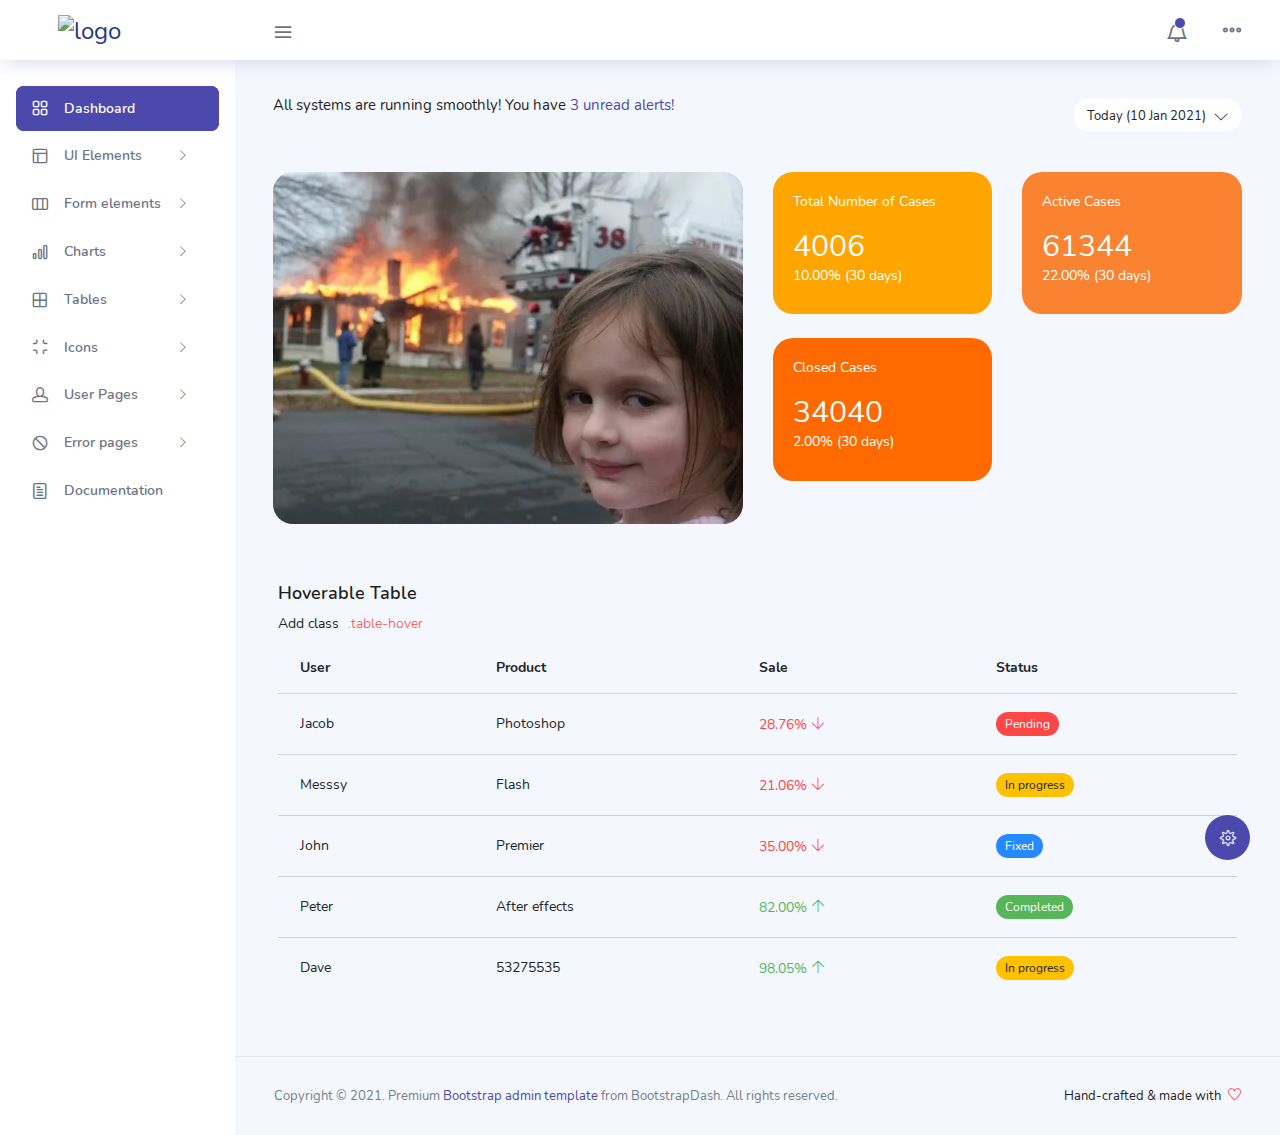
==== template/index.html @ 0988da59 "Tesh7il" ====
<!DOCTYPE html>
<html lang="en">

<head>
  <!-- Required meta tags -->
  <meta charset="utf-8">
  <meta name="viewport" content="width=device-width, initial-scale=1, shrink-to-fit=no">
  <title>Gen D</title>
  <!-- plugins:css -->
  <link rel="stylesheet" href="vendors/feather/feather.css">
  <link rel="stylesheet" href="vendors/ti-icons/css/themify-icons.css">
  <link rel="stylesheet" href="vendors/css/vendor.bundle.base.css">
  <!-- endinject -->
  <!-- Plugin css for this page -->
  <link rel="stylesheet" href="vendors/datatables.net-bs4/dataTables.bootstrap4.css">
  <link rel="stylesheet" href="vendors/ti-icons/css/themify-icons.css">
  <link rel="stylesheet" type="text/css" href="js/select.dataTables.min.css">
  <!-- End plugin css for this page -->
  <!-- inject:css -->
  <link rel="stylesheet" href="css/vertical-layout-light/style.css">
  <!-- endinject -->
  <link rel="shortcut icon" href="images/GenD1.png" />
</head>
<body>
  <div class="container-scroller">
    <!-- partial:partials/_navbar.html -->
    <nav class="navbar col-lg-12 col-12 p-0 fixed-top d-flex flex-row">
      <div class="text-center navbar-brand-wrapper d-flex align-items-center justify-content-center">
        <a class="navbar-brand brand-logo mr-5" href="index.html"><img src="images/GenD.png" style="width: 140px; height: 100px" class="mr-2" alt="logo"/></a>
        <a class="navbar-brand brand-logo-mini" href="index.html"><img src="images/GenD1.png" alt="logo"/></a>
      </div>
      <div class="navbar-menu-wrapper d-flex align-items-center justify-content-end">
        <button class="navbar-toggler navbar-toggler align-self-center" type="button" data-toggle="minimize">
          <span class="icon-menu"></span>
        </button>
     
        <ul class="navbar-nav navbar-nav-right">
          <li class="nav-item dropdown">
            <a class="nav-link count-indicator dropdown-toggle" id="notificationDropdown" href="#" data-toggle="dropdown">
              <i class="icon-bell mx-0"></i>
              <span class="count"></span>
            </a>
            <div class="dropdown-menu dropdown-menu-right navbar-dropdown preview-list" aria-labelledby="notificationDropdown">
              <p class="mb-0 font-weight-normal float-left dropdown-header">Notifications</p>
              <a class="dropdown-item preview-item">
                <div class="preview-thumbnail">
                  <div class="preview-icon bg-success">
                    <i class="ti-info-alt mx-0"></i>
                  </div>
                </div>
                <div class="preview-item-content">
                  <h6 class="preview-subject font-weight-normal">Application Error</h6>
                  <p class="font-weight-light small-text mb-0 text-muted">
                    Just now
                  </p>
                </div>
              </a>
              <a class="dropdown-item preview-item">
                <div class="preview-thumbnail">
                  <div class="preview-icon bg-warning">
                    <i class="ti-settings mx-0"></i>
                  </div>
                </div>
                <div class="preview-item-content">
                  <h6 class="preview-subject font-weight-normal">Settings</h6>
                  <p class="font-weight-light small-text mb-0 text-muted">
                    Private message
                  </p>
                </div>
              </a>
              <a class="dropdown-item preview-item">
                <div class="preview-thumbnail">
                  <div class="preview-icon bg-info">
                    <i class="ti-user mx-0"></i>
                  </div>
                </div>
                <div class="preview-item-content">
                  <h6 class="preview-subject font-weight-normal">New user registration</h6>
                  <p class="font-weight-light small-text mb-0 text-muted">
                    2 days ago
                  </p>
                </div>
              </a>
            </div>
          </li>
          <li class="nav-item nav-profile dropdown">
           
            <div class="dropdown-menu dropdown-menu-right navbar-dropdown" aria-labelledby="profileDropdown">
              <a class="dropdown-item">
                <i class="ti-settings text-primary"></i>
                Settings
              </a>
              <a class="dropdown-item">
                <i class="ti-power-off text-primary"></i>
                Logout
              </a>
            </div>
          </li>
          <li class="nav-item nav-settings d-none d-lg-flex">
            <a class="nav-link" href="#">
              <i class="icon-ellipsis"></i>
            </a>
          </li>
        </ul>
        <button class="navbar-toggler navbar-toggler-right d-lg-none align-self-center" type="button" data-toggle="offcanvas">
          <span class="icon-menu"></span>
        </button>
      </div>
    </nav>
    <!-- partial -->
    <div class="container-fluid page-body-wrapper">
      <!-- partial:partials/_settings-panel.html -->
      <div class="theme-setting-wrapper">
        <div id="settings-trigger"><i class="ti-settings"></i></div>
        <div id="theme-settings" class="settings-panel">
          <i class="settings-close ti-close"></i>
          <p class="settings-heading">SIDEBAR SKINS</p>
          <div class="sidebar-bg-options selected" id="sidebar-light-theme"><div class="img-ss rounded-circle bg-light border mr-3"></div>Light</div>
          <div class="sidebar-bg-options" id="sidebar-dark-theme"><div class="img-ss rounded-circle bg-dark border mr-3"></div>Dark</div>
          <p class="settings-heading mt-2">HEADER SKINS</p>
          <div class="color-tiles mx-0 px-4">
            <div class="tiles success"></div>
            <div class="tiles warning"></div>
            <div class="tiles danger"></div>
            <div class="tiles info"></div>
            <div class="tiles dark"></div>
            <div class="tiles default"></div>
          </div>
        </div>
      </div>
      <div id="right-sidebar" class="settings-panel">
        <i class="settings-close ti-close"></i>
        <ul class="nav nav-tabs border-top" id="setting-panel" role="tablist">
          <li class="nav-item">
            <a class="nav-link active" id="todo-tab" data-toggle="tab" href="#todo-section" role="tab" aria-controls="todo-section" aria-expanded="true">TO DO LIST</a>
          </li>
          <li class="nav-item">
            <a class="nav-link" id="chats-tab" data-toggle="tab" href="#chats-section" role="tab" aria-controls="chats-section">CHATS</a>
          </li>
        </ul>
        <div class="tab-content" id="setting-content">
          <div class="tab-pane fade show active scroll-wrapper" id="todo-section" role="tabpanel" aria-labelledby="todo-section">
            <div class="add-items d-flex px-3 mb-0">
              <form class="form w-100">
                <div class="form-group d-flex">
                  <input type="text" class="form-control todo-list-input" placeholder="Add To-do">
                  <button type="submit" class="add btn btn-primary todo-list-add-btn" id="add-task">Add</button>
                </div>
              </form>
            </div>
            <div class="list-wrapper px-3">
              <ul class="d-flex flex-column-reverse todo-list">
                <li>
                  <div class="form-check">
                    <label class="form-check-label">
                      <input class="checkbox" type="checkbox">
                      Team review meeting at 3.00 PM
                    </label>
                  </div>
                  <i class="remove ti-close"></i>
                </li>
                <li>
                  <div class="form-check">
                    <label class="form-check-label">
                      <input class="checkbox" type="checkbox">
                      Prepare for presentation
                    </label>
                  </div>
                  <i class="remove ti-close"></i>
                </li>
                <li>
                  <div class="form-check">
                    <label class="form-check-label">
                      <input class="checkbox" type="checkbox">
                      Resolve all the low priority tickets due today
                    </label>
                  </div>
                  <i class="remove ti-close"></i>
                </li>
                <li class="completed">
                  <div class="form-check">
                    <label class="form-check-label">
                      <input class="checkbox" type="checkbox" checked>
                      Schedule meeting for next week
                    </label>
                  </div>
                  <i class="remove ti-close"></i>
                </li>
                <li class="completed">
                  <div class="form-check">
                    <label class="form-check-label">
                      <input class="checkbox" type="checkbox" checked>
                      Project review
                    </label>
                  </div>
                  <i class="remove ti-close"></i>
                </li>
              </ul>
            </div>
            <h4 class="px-3 text-muted mt-5 font-weight-light mb-0">Events</h4>
            <div class="events pt-4 px-3">
              <div class="wrapper d-flex mb-2">
                <i class="ti-control-record text-primary mr-2"></i>
                <span>Feb 11 2018</span>
              </div>
              <p class="mb-0 font-weight-thin text-gray">Creating component page build a js</p>
              <p class="text-gray mb-0">The total number of sessions</p>
            </div>
            <div class="events pt-4 px-3">
              <div class="wrapper d-flex mb-2">
                <i class="ti-control-record text-primary mr-2"></i>
                <span>Feb 7 2018</span>
              </div>
              <p class="mb-0 font-weight-thin text-gray">Meeting with Alisa</p>
              <p class="text-gray mb-0 ">Call Sarah Graves</p>
            </div>
          </div>
          <!-- To do section tab ends -->
          <div class="tab-pane fade" id="chats-section" role="tabpanel" aria-labelledby="chats-section">
            <div class="d-flex align-items-center justify-content-between border-bottom">
              <p class="settings-heading border-top-0 mb-3 pl-3 pt-0 border-bottom-0 pb-0">Friends</p>
              <small class="settings-heading border-top-0 mb-3 pt-0 border-bottom-0 pb-0 pr-3 font-weight-normal">See All</small>
            </div>
            <ul class="chat-list">
              <li class="list active">
                <div class="profile"><img src="images/faces/face1.jpg" alt="image"><span class="online"></span></div>
                <div class="info">
                  <p>Thomas Douglas</p>
                  <p>Available</p>
                </div>
                <small class="text-muted my-auto">19 min</small>
              </li>
              <li class="list">
                <div class="profile"><img src="images/faces/face2.jpg" alt="image"><span class="offline"></span></div>
                <div class="info">
                  <div class="wrapper d-flex">
                    <p>Catherine</p>
                  </div>
                  <p>Away</p>
                </div>
                <div class="badge badge-success badge-pill my-auto mx-2">4</div>
                <small class="text-muted my-auto">23 min</small>
              </li>
              <li class="list">
                <div class="profile"><img src="images/faces/face3.jpg" alt="image"><span class="online"></span></div>
                <div class="info">
                  <p>Daniel Russell</p>
                  <p>Available</p>
                </div>
                <small class="text-muted my-auto">14 min</small>
              </li>
              <li class="list">
                <div class="profile"><img src="images/faces/face4.jpg" alt="image"><span class="offline"></span></div>
                <div class="info">
                  <p>James Richardson</p>
                  <p>Away</p>
                </div>
                <small class="text-muted my-auto">2 min</small>
              </li>
              <li class="list">
                <div class="profile"><img src="images/faces/face5.jpg" alt="image"><span class="online"></span></div>
                <div class="info">
                  <p>Madeline Kennedy</p>
                  <p>Available</p>
                </div>
                <small class="text-muted my-auto">5 min</small>
              </li>
              <li class="list">
                <div class="profile"><img src="images/faces/face6.jpg" alt="image"><span class="online"></span></div>
                <div class="info">
                  <p>Sarah Graves</p>
                  <p>Available</p>
                </div>
                <small class="text-muted my-auto">47 min</small>
              </li>
            </ul>
          </div>
          <!-- chat tab ends -->
        </div>
      </div>
      <!-- partial -->
      <!-- partial:partials/_sidebar.html -->
      <nav class="sidebar sidebar-offcanvas" id="sidebar">
        <ul class="nav">
          <li class="nav-item">
            <a class="nav-link" href="index.html">
              <i class="icon-grid menu-icon"></i>
              <span class="menu-title">Dashboard</span>
            </a>
          </li>
          <li class="nav-item">
            <a class="nav-link" data-toggle="collapse" href="#ui-basic" aria-expanded="false" aria-controls="ui-basic">
              <i class="icon-layout menu-icon"></i>
              <span class="menu-title">UI Elements</span>
              <i class="menu-arrow"></i>
            </a>
            <div class="collapse" id="ui-basic">
              <ul class="nav flex-column sub-menu">
                <li class="nav-item"> <a class="nav-link" href="pages/ui-features/buttons.html">Buttons</a></li>
                <li class="nav-item"> <a class="nav-link" href="pages/ui-features/dropdowns.html">Dropdowns</a></li>
                <li class="nav-item"> <a class="nav-link" href="pages/ui-features/typography.html">Typography</a></li>
              </ul>
            </div>
          </li>
          <li class="nav-item">
            <a class="nav-link" data-toggle="collapse" href="#form-elements" aria-expanded="false" aria-controls="form-elements">
              <i class="icon-columns menu-icon"></i>
              <span class="menu-title">Form elements</span>
              <i class="menu-arrow"></i>
            </a>
            <div class="collapse" id="form-elements">
              <ul class="nav flex-column sub-menu">
                <li class="nav-item"><a class="nav-link" href="pages/forms/basic_elements.html">Basic Elements</a></li>
              </ul>
            </div>
          </li>
          <li class="nav-item">
            <a class="nav-link" data-toggle="collapse" href="#charts" aria-expanded="false" aria-controls="charts">
              <i class="icon-bar-graph menu-icon"></i>
              <span class="menu-title">Charts</span>
              <i class="menu-arrow"></i>
            </a>
            <div class="collapse" id="charts">
              <ul class="nav flex-column sub-menu">
                <li class="nav-item"> <a class="nav-link" href="pages/charts/chartjs.html">ChartJs</a></li>
              </ul>
            </div>
          </li>
          <li class="nav-item">
            <a class="nav-link" data-toggle="collapse" href="#tables" aria-expanded="false" aria-controls="tables">
              <i class="icon-grid-2 menu-icon"></i>
              <span class="menu-title">Tables</span>
              <i class="menu-arrow"></i>
            </a>
            <div class="collapse" id="tables">
              <ul class="nav flex-column sub-menu">
                <li class="nav-item"> <a class="nav-link" href="pages/tables/basic-table.html">Basic table</a></li>
              </ul>
            </div>
          </li>
          <li class="nav-item">
            <a class="nav-link" data-toggle="collapse" href="#icons" aria-expanded="false" aria-controls="icons">
              <i class="icon-contract menu-icon"></i>
              <span class="menu-title">Icons</span>
              <i class="menu-arrow"></i>
            </a>
            <div class="collapse" id="icons">
              <ul class="nav flex-column sub-menu">
                <li class="nav-item"> <a class="nav-link" href="pages/icons/mdi.html">Mdi icons</a></li>
              </ul>
            </div>
          </li>
          <li class="nav-item">
            <a class="nav-link" data-toggle="collapse" href="#auth" aria-expanded="false" aria-controls="auth">
              <i class="icon-head menu-icon"></i>
              <span class="menu-title">User Pages</span>
              <i class="menu-arrow"></i>
            </a>
            <div class="collapse" id="auth">
              <ul class="nav flex-column sub-menu">
                <li class="nav-item"> <a class="nav-link" href="pages/samples/login.html"> Login </a></li>
                <li class="nav-item"> <a class="nav-link" href="pages/samples/register.html"> Register </a></li>
              </ul>
            </div>
          </li>
          <li class="nav-item">
            <a class="nav-link" data-toggle="collapse" href="#error" aria-expanded="false" aria-controls="error">
              <i class="icon-ban menu-icon"></i>
              <span class="menu-title">Error pages</span>
              <i class="menu-arrow"></i>
            </a>
            <div class="collapse" id="error">
              <ul class="nav flex-column sub-menu">
                <li class="nav-item"> <a class="nav-link" href="pages/samples/error-404.html"> 404 </a></li>
                <li class="nav-item"> <a class="nav-link" href="pages/samples/error-500.html"> 500 </a></li>
              </ul>
            </div>
          </li>
          <li class="nav-item">
            <a class="nav-link" href="pages/documentation/documentation.html">
              <i class="icon-paper menu-icon"></i>
              <span class="menu-title">Documentation</span>
            </a>
          </li>
        </ul>
      </nav>
      <!-- partial -->
      <div class="main-panel">
        <div class="content-wrapper">
          <div class="row">
            <div class="col-md-12 grid-margin">
              <div class="row">
                <div class="col-12 col-xl-8 mb-4 mb-xl-0">
                  <h6 class="font-weight-normal mb-0">All systems are running smoothly! You have <span class="text-primary">3 unread alerts!</span></h6>
                </div>
                <div class="col-12 col-xl-4">
                 <div class="justify-content-end d-flex">
                  <div class="dropdown flex-md-grow-1 flex-xl-grow-0">
                    <button class="btn btn-sm btn-light bg-white dropdown-toggle" type="button" id="dropdownMenuDate2" data-toggle="dropdown" aria-haspopup="true" aria-expanded="true">
                     <i class="mdi mdi-calendar"></i> Today (10 Jan 2021)
                    </button>
                    <div class="dropdown-menu dropdown-menu-right" aria-labelledby="dropdownMenuDate2">
                      <a class="dropdown-item" href="#">January - March</a>
                      <a class="dropdown-item" href="#">March - June</a>
                      <a class="dropdown-item" href="#">June - August</a>
                      <a class="dropdown-item" href="#">August - November</a>
                    </div>
                  </div>
                 </div>
                </div>
              </div>
            </div>
          </div>
          <div class="row">
            <div class="col-md-6 grid-margin stretch-card">
              <div class="card tale-bg">
                <div class="card-people mt-auto" style="padding-top: 0;">
                  <img src="images/dashboard/WhatsApp Image 2023-12-05 at 02.03.06_5f0e1ea6.jpg" alt="people">
                  
                </div>
              </div>
            </div>
            <div class="col-md-6 grid-margin transparent">
              <div class="row">
                <div class="col-md-6 mb-4 stretch-card transparent">
                  <div class="card card-tale" style="background-color: orange;">
                    <div class="card-body">
                      <p class="mb-4">Total Number of Cases</p>
                      <p class="fs-30 mb-2">4006</p>
                      <p>10.00% (30 days)</p>
                    </div>
                  </div>
                </div>
                <div class="col-md-6 mb-4 stretch-card transparent">
                  <div class="card card-dark-blue" style="background-color: #fa8331;">
                    <div class="card-body">
                      <p class="mb-4">Active Cases</p>
                      <p class="fs-30 mb-2">61344</p>
                      <p>22.00% (30 days)</p>
                    </div>
                  </div>
                </div>
              </div>
              <div class="row">
                <div class="col-md-6 mb-4 mb-lg-0 stretch-card transparent">
                  <div class="card card-light-blue" style="background-color:    #ff6a00;">
                    <div class="card-body">
                      <p class="mb-4">Closed Cases</p>
                      <p class="fs-30 mb-2">34040</p>
                      <p>2.00% (30 days)</p>
                    </div>
                  </div>
                </div>
                
              </div>
            </div>
          </div>
      
          <div class="row">
            <div class="card-body">
              <h4 class="card-title">Hoverable Table</h4>
              <p class="card-description">
                Add class <code>.table-hover</code>
              </p>
              <div class="table-responsive">
                <table class="table table-hover">
                  <thead>
                    <tr>
                      <th>User</th>
                      <th>Product</th>
                      <th>Sale</th>
                      <th>Status</th>
                    </tr>
                  </thead>
                  <tbody>
                    <tr>
                      <td>Jacob</td>
                      <td>Photoshop</td>
                      <td class="text-danger"> 28.76% <i class="ti-arrow-down"></i></td>
                      <td><label class="badge badge-danger">Pending</label></td>
                    </tr>
                    <tr>
                      <td>Messsy</td>
                      <td>Flash</td>
                      <td class="text-danger"> 21.06% <i class="ti-arrow-down"></i></td>
                      <td><label class="badge badge-warning">In progress</label></td>
                    </tr>
                    <tr>
                      <td>John</td>
                      <td>Premier</td>
                      <td class="text-danger"> 35.00% <i class="ti-arrow-down"></i></td>
                      <td><label class="badge badge-info">Fixed</label></td>
                    </tr>
                    <tr>
                      <td>Peter</td>
                      <td>After effects</td>
                      <td class="text-success"> 82.00% <i class="ti-arrow-up"></i></td>
                      <td><label class="badge badge-success">Completed</label></td>
                    </tr>
                    <tr>
                      <td>Dave</td>
                      <td>53275535</td>
                      <td class="text-success"> 98.05% <i class="ti-arrow-up"></i></td>
                      <td><label class="badge badge-warning">In progress</label></td>
                    </tr>
                  </tbody>
                </table>
              </div>
            </div>
            </div>
        </div>
        <!-- content-wrapper ends -->
        <!-- partial:partials/_footer.html -->
        <footer class="footer">
          <div class="d-sm-flex justify-content-center justify-content-sm-between">
            <span class="text-muted text-center text-sm-left d-block d-sm-inline-block">Copyright © 2021.  Premium <a href="https://www.bootstrapdash.com/" target="_blank">Bootstrap admin template</a> from BootstrapDash. All rights reserved.</span>
            <span class="float-none float-sm-right d-block mt-1 mt-sm-0 text-center">Hand-crafted & made with <i class="ti-heart text-danger ml-1"></i></span>
          </div>
        </footer>
        <!-- partial -->
      </div>
      <!-- main-panel ends -->
    </div>
    <!-- page-body-wrapper ends -->
  </div>
  <!-- container-scroller -->

  <!-- plugins:js -->
  <script src="vendors/js/vendor.bundle.base.js"></script>
  <!-- endinject -->
  <!-- Plugin js for this page -->
  <script src="vendors/chart.js/Chart.min.js"></script>
  <script src="vendors/datatables.net/jquery.dataTables.js"></script>
  <script src="vendors/datatables.net-bs4/dataTables.bootstrap4.js"></script>
  <script src="js/dataTables.select.min.js"></script>

  <!-- End plugin js for this page -->
  <!-- inject:js -->
  <script src="js/off-canvas.js"></script>
  <script src="js/hoverable-collapse.js"></script>
  <script src="js/template.js"></script>
  <script src="js/settings.js"></script>
  <script src="js/todolist.js"></script>
  <!-- endinject -->
  <!-- Custom js for this page-->
  <script src="js/dashboard.js"></script>
  <script src="js/Chart.roundedBarCharts.js"></script>
  <!-- End custom js for this page-->
</body>

</html>
---- template/vendors/feather/feather.css ----
@charset "UTF-8";
 
@font-face {
  font-family: "feather";
  src:url("fonts/feather-webfont.eot");
  src:url("fonts/feather-webfont.eot?#iefix") format("embedded-opentype"),
    url("fonts/feather-webfont.woff") format("woff"),
    url("fonts/feather-webfont.ttf") format("truetype"),
    url("fonts/feather-webfont.svg#feather") format("svg");
  font-weight: normal;
  font-style: normal;
}

/* Character Mapping Method */
 
[data-icon]:before {
  display: inline-block;
  font-family: "feather";
  content: attr(data-icon);
  font-style: normal;
  font-weight: normal;
  font-variant: normal;
  text-transform: none;
  speak: none;
  line-height: 1;
  -webkit-font-smoothing: antialiased;
  -moz-osx-font-smoothing: grayscale;
}

/* CSS Class Mapping Method */
 
[class^="icon-"],
[class*=" icon-"] {
  display: inline-block;
  font-family: "feather";
  font-style: normal;
  font-weight: normal;
  font-variant: normal;
  text-transform: none;
  speak: none;
  line-height: 1;
  -webkit-font-smoothing: antialiased;
  -moz-osx-font-smoothing: grayscale;
}

.icon-eye:before {
  content: "\e000";
}

.icon-paper-clip:before {
  content: "\e001";
}

.icon-mail:before {
  content: "\e002";
}

.icon-mail:before {
  content: "\e002";
}

.icon-toggle:before {
  content: "\e003";
}

.icon-layout:before {
  content: "\e004";
}

.icon-link:before {
  content: "\e005";
}

.icon-bell:before {
  content: "\e006";
}

.icon-lock:before {
  content: "\e007";
}

.icon-unlock:before {
  content: "\e008";
}

.icon-ribbon:before {
  content: "\e009";
}

.icon-image:before {
  content: "\e010";
}

.icon-signal:before {
  content: "\e011";
}

.icon-target:before {
  content: "\e012";
}

.icon-clipboard:before {
  content: "\e013";
}

.icon-clock:before {
  content: "\e014";
}

.icon-clock:before {
  content: "\e014";
}

.icon-watch:before {
  content: "\e015";
}

.icon-air-play:before {
  content: "\e016";
}

.icon-camera:before {
  content: "\e017";
}

.icon-video:before {
  content: "\e018";
}

.icon-disc:before {
  content: "\e019";
}

.icon-printer:before {
  content: "\e020";
}

.icon-monitor:before {
  content: "\e021";
}

.icon-server:before {
  content: "\e022";
}

.icon-cog:before {
  content: "\e023";
}

.icon-heart:before {
  content: "\e024";
}

.icon-paragraph:before {
  content: "\e025";
}

.icon-align-justify:before {
  content: "\e026";
}

.icon-align-left:before {
  content: "\e027";
}

.icon-align-center:before {
  content: "\e028";
}

.icon-align-right:before {
  content: "\e029";
}

.icon-book:before {
  content: "\e030";
}

.icon-layers:before {
  content: "\e031";
}

.icon-stack:before {
  content: "\e032";
}

.icon-stack-2:before {
  content: "\e033";
}

.icon-paper:before {
  content: "\e034";
}

.icon-paper-stack:before {
  content: "\e035";
}

.icon-search:before {
  content: "\e036";
}

.icon-zoom-in:before {
  content: "\e037";
}

.icon-zoom-out:before {
  content: "\e038";
}

.icon-reply:before {
  content: "\e039";
}

.icon-circle-plus:before {
  content: "\e040";
}

.icon-circle-minus:before {
  content: "\e041";
}

.icon-circle-check:before {
  content: "\e042";
}

.icon-circle-cross:before {
  content: "\e043";
}

.icon-square-plus:before {
  content: "\e044";
}

.icon-square-minus:before {
  content: "\e045";
}

.icon-square-check:before {
  content: "\e046";
}

.icon-square-cross:before {
  content: "\e047";
}

.icon-microphone:before {
  content: "\e048";
}

.icon-record:before {
  content: "\e049";
}

.icon-skip-back:before {
  content: "\e050";
}

.icon-rewind:before {
  content: "\e051";
}

.icon-play:before {
  content: "\e052";
}

.icon-pause:before {
  content: "\e053";
}

.icon-stop:before {
  content: "\e054";
}

.icon-fast-forward:before {
  content: "\e055";
}

.icon-skip-forward:before {
  content: "\e056";
}

.icon-shuffle:before {
  content: "\e057";
}

.icon-repeat:before {
  content: "\e058";
}

.icon-folder:before {
  content: "\e059";
}

.icon-umbrella:before {
  content: "\e060";
}

.icon-moon:before {
  content: "\e061";
}

.icon-thermometer:before {
  content: "\e062";
}

.icon-drop:before {
  content: "\e063";
}

.icon-sun:before {
  content: "\e064";
}

.icon-cloud:before {
  content: "\e065";
}

.icon-cloud-upload:before {
  content: "\e066";
}

.icon-cloud-download:before {
  content: "\e067";
}

.icon-upload:before {
  content: "\e068";
}

.icon-download:before {
  content: "\e069";
}

.icon-location:before {
  content: "\e070";
}

.icon-location-2:before {
  content: "\e071";
}

.icon-map:before {
  content: "\e072";
}

.icon-battery:before {
  content: "\e073";
}

.icon-head:before {
  content: "\e074";
}

.icon-briefcase:before {
  content: "\e075";
}

.icon-speech-bubble:before {
  content: "\e076";
}

.icon-anchor:before {
  content: "\e077";
}

.icon-globe:before {
  content: "\e078";
}

.icon-box:before {
  content: "\e079";
}

.icon-reload:before {
  content: "\e080";
}

.icon-share:before {
  content: "\e081";
}

.icon-marquee:before {
  content: "\e082";
}

.icon-marquee-plus:before {
  content: "\e083";
}

.icon-marquee-minus:before {
  content: "\e084";
}

.icon-tag:before {
  content: "\e085";
}

.icon-power:before {
  content: "\e086";
}

.icon-command:before {
  content: "\e087";
}

.icon-alt:before {
  content: "\e088";
}

.icon-esc:before {
  content: "\e089";
}

.icon-bar-graph:before {
  content: "\e090";
}

.icon-bar-graph-2:before {
  content: "\e091";
}

.icon-pie-graph:before {
  content: "\e092";
}

.icon-star:before {
  content: "\e093";
}

.icon-arrow-left:before {
  content: "\e094";
}

.icon-arrow-right:before {
  content: "\e095";
}

.icon-arrow-up:before {
  content: "\e096";
}

.icon-arrow-down:before {
  content: "\e097";
}

.icon-volume:before {
  content: "\e098";
}

.icon-mute:before {
  content: "\e099";
}

.icon-content-right:before {
  content: "\e100";
}

.icon-content-left:before {
  content: "\e101";
}

.icon-grid:before {
  content: "\e102";
}

.icon-grid-2:before {
  content: "\e103";
}

.icon-columns:before {
  content: "\e104";
}

.icon-loader:before {
  content: "\e105";
}

.icon-bag:before {
  content: "\e106";
}

.icon-ban:before {
  content: "\e107";
}

.icon-flag:before {
  content: "\e108";
}

.icon-trash:before {
  content: "\e109";
}

.icon-expand:before {
  content: "\e110";
}

.icon-contract:before {
  content: "\e111";
}

.icon-maximize:before {
  content: "\e112";
}

.icon-minimize:before {
  content: "\e113";
}

.icon-plus:before {
  content: "\e114";
}

.icon-minus:before {
  content: "\e115";
}

.icon-check:before {
  content: "\e116";
}

.icon-cross:before {
  content: "\e117";
}

.icon-move:before {
  content: "\e118";
}

.icon-delete:before {
  content: "\e119";
}

.icon-menu:before {
  content: "\e120";
}

.icon-archive:before {
  content: "\e121";
}

.icon-inbox:before {
  content: "\e122";
}

.icon-outbox:before {
  content: "\e123";
}

.icon-file:before {
  content: "\e124";
}

.icon-file-add:before {
  content: "\e125";
}

.icon-file-subtract:before {
  content: "\e126";
}

.icon-help:before {
  content: "\e127";
}

.icon-open:before {
  content: "\e128";
}

.icon-ellipsis:before {
  content: "\e129";
}
---- template/vendors/ti-icons/css/themify-icons.css ----
@font-face {
	font-family: 'themify';
	src:url('../fonts/themify.eot');
	src:url('../fonts/themify.eot?#iefix') format('embedded-opentype'),
		url('../fonts/themify.woff') format('woff'),
		url('../fonts/themify.ttf') format('truetype'),
		url('../fonts/themify.svg') format('svg');
	font-weight: normal;
	font-style: normal;
}

[class^="ti-"], [class*=" ti-"] {
	font-family: 'themify';
	speak: none;
	font-style: normal;
	font-weight: normal;
	font-variant: normal;
	text-transform: none;
	line-height: 1;

	/* Better Font Rendering =========== */
	-webkit-font-smoothing: antialiased;
	-moz-osx-font-smoothing: grayscale;
}

.ti-wand:before {
	content: "\e600";
}
.ti-volume:before {
	content: "\e601";
}
.ti-user:before {
	content: "\e602";
}
.ti-unlock:before {
	content: "\e603";
}
.ti-unlink:before {
	content: "\e604";
}
.ti-trash:before {
	content: "\e605";
}
.ti-thought:before {
	content: "\e606";
}
.ti-target:before {
	content: "\e607";
}
.ti-tag:before {
	content: "\e608";
}
.ti-tablet:before {
	content: "\e609";
}
.ti-star:before {
	content: "\e60a";
}
.ti-spray:before {
	content: "\e60b";
}
.ti-signal:before {
	content: "\e60c";
}
.ti-shopping-cart:before {
	content: "\e60d";
}
.ti-shopping-cart-full:before {
	content: "\e60e";
}
.ti-settings:before {
	content: "\e60f";
}
.ti-search:before {
	content: "\e610";
}
.ti-zoom-in:before {
	content: "\e611";
}
.ti-zoom-out:before {
	content: "\e612";
}
.ti-cut:before {
	content: "\e613";
}
.ti-ruler:before {
	content: "\e614";
}
.ti-ruler-pencil:before {
	content: "\e615";
}
.ti-ruler-alt:before {
	content: "\e616";
}
.ti-bookmark:before {
	content: "\e617";
}
.ti-bookmark-alt:before {
	content: "\e618";
}
.ti-reload:before {
	content: "\e619";
}
.ti-plus:before {
	content: "\e61a";
}
.ti-pin:before {
	content: "\e61b";
}
.ti-pencil:before {
	content: "\e61c";
}
.ti-pencil-alt:before {
	content: "\e61d";
}
.ti-paint-roller:before {
	content: "\e61e";
}
.ti-paint-bucket:before {
	content: "\e61f";
}
.ti-na:before {
	content: "\e620";
}
.ti-mobile:before {
	content: "\e621";
}
.ti-minus:before {
	content: "\e622";
}
.ti-medall:before {
	content: "\e623";
}
.ti-medall-alt:before {
	content: "\e624";
}
.ti-marker:before {
	content: "\e625";
}
.ti-marker-alt:before {
	content: "\e626";
}
.ti-arrow-up:before {
	content: "\e627";
}
.ti-arrow-right:before {
	content: "\e628";
}
.ti-arrow-left:before {
	content: "\e629";
}
.ti-arrow-down:before {
	content: "\e62a";
}
.ti-lock:before {
	content: "\e62b";
}
.ti-location-arrow:before {
	content: "\e62c";
}
.ti-link:before {
	content: "\e62d";
}
.ti-layout:before {
	content: "\e62e";
}
.ti-layers:before {
	content: "\e62f";
}
.ti-layers-alt:before {
	content: "\e630";
}
.ti-key:before {
	content: "\e631";
}
.ti-import:before {
	content: "\e632";
}
.ti-image:before {
	content: "\e633";
}
.ti-heart:before {
	content: "\e634";
}
.ti-heart-broken:before {
	content: "\e635";
}
.ti-hand-stop:before {
	content: "\e636";
}
.ti-hand-open:before {
	content: "\e637";
}
.ti-hand-drag:before {
	content: "\e638";
}
.ti-folder:before {
	content: "\e639";
}
.ti-flag:before {
	content: "\e63a";
}
.ti-flag-alt:before {
	content: "\e63b";
}
.ti-flag-alt-2:before {
	content: "\e63c";
}
.ti-eye:before {
	content: "\e63d";
}
.ti-export:before {
	content: "\e63e";
}
.ti-exchange-vertical:before {
	content: "\e63f";
}
.ti-desktop:before {
	content: "\e640";
}
.ti-cup:before {
	content: "\e641";
}
.ti-crown:before {
	content: "\e642";
}
.ti-comments:before {
	content: "\e643";
}
.ti-comment:before {
	content: "\e644";
}
.ti-comment-alt:before {
	content: "\e645";
}
.ti-close:before {
	content: "\e646";
}
.ti-clip:before {
	content: "\e647";
}
.ti-angle-up:before {
	content: "\e648";
}
.ti-angle-right:before {
	content: "\e649";
}
.ti-angle-left:before {
	content: "\e64a";
}
.ti-angle-down:before {
	content: "\e64b";
}
.ti-check:before {
	content: "\e64c";
}
.ti-check-box:before {
	content: "\e64d";
}
.ti-camera:before {
	content: "\e64e";
}
.ti-announcement:before {
	content: "\e64f";
}
.ti-brush:before {
	content: "\e650";
}
.ti-briefcase:before {
	content: "\e651";
}
.ti-bolt:before {
	content: "\e652";
}
.ti-bolt-alt:before {
	content: "\e653";
}
.ti-blackboard:before {
	content: "\e654";
}
.ti-bag:before {
	content: "\e655";
}
.ti-move:before {
	content: "\e656";
}
.ti-arrows-vertical:before {
	content: "\e657";
}
.ti-arrows-horizontal:before {
	content: "\e658";
}
.ti-fullscreen:before {
	content: "\e659";
}
.ti-arrow-top-right:before {
	content: "\e65a";
}
.ti-arrow-top-left:before {
	content: "\e65b";
}
.ti-arrow-circle-up:before {
	content: "\e65c";
}
.ti-arrow-circle-right:before {
	content: "\e65d";
}
.ti-arrow-circle-left:before {
	content: "\e65e";
}
.ti-arrow-circle-down:before {
	content: "\e65f";
}
.ti-angle-double-up:before {
	content: "\e660";
}
.ti-angle-double-right:before {
	content: "\e661";
}
.ti-angle-double-left:before {
	content: "\e662";
}
.ti-angle-double-down:before {
	content: "\e663";
}
.ti-zip:before {
	content: "\e664";
}
.ti-world:before {
	content: "\e665";
}
.ti-wheelchair:before {
	content: "\e666";
}
.ti-view-list:before {
	content: "\e667";
}
.ti-view-list-alt:before {
	content: "\e668";
}
.ti-view-grid:before {
	content: "\e669";
}
.ti-uppercase:before {
	content: "\e66a";
}
.ti-upload:before {
	content: "\e66b";
}
.ti-underline:before {
	content: "\e66c";
}
.ti-truck:before {
	content: "\e66d";
}
.ti-timer:before {
	content: "\e66e";
}
.ti-ticket:before {
	content: "\e66f";
}
.ti-thumb-up:before {
	content: "\e670";
}
.ti-thumb-down:before {
	content: "\e671";
}
.ti-text:before {
	content: "\e672";
}
.ti-stats-up:before {
	content: "\e673";
}
.ti-stats-down:before {
	content: "\e674";
}
.ti-split-v:before {
	content: "\e675";
}
.ti-split-h:before {
	content: "\e676";
}
.ti-smallcap:before {
	content: "\e677";
}
.ti-shine:before {
	content: "\e678";
}
.ti-shift-right:before {
	content: "\e679";
}
.ti-shift-left:before {
	content: "\e67a";
}
.ti-shield:before {
	content: "\e67b";
}
.ti-notepad:before {
	content: "\e67c";
}
.ti-server:before {
	content: "\e67d";
}
.ti-quote-right:before {
	content: "\e67e";
}
.ti-quote-left:before {
	content: "\e67f";
}
.ti-pulse:before {
	content: "\e680";
}
.ti-printer:before {
	content: "\e681";
}
.ti-power-off:before {
	content: "\e682";
}
.ti-plug:before {
	content: "\e683";
}
.ti-pie-chart:before {
	content: "\e684";
}
.ti-paragraph:before {
	content: "\e685";
}
.ti-panel:before {
	content: "\e686";
}
.ti-package:before {
	content: "\e687";
}
.ti-music:before {
	content: "\e688";
}
.ti-music-alt:before {
	content: "\e689";
}
.ti-mouse:before {
	content: "\e68a";
}
.ti-mouse-alt:before {
	content: "\e68b";
}
.ti-money:before {
	content: "\e68c";
}
.ti-microphone:before {
	content: "\e68d";
}
.ti-menu:before {
	content: "\e68e";
}
.ti-menu-alt:before {
	content: "\e68f";
}
.ti-map:before {
	content: "\e690";
}
.ti-map-alt:before {
	content: "\e691";
}
.ti-loop:before {
	content: "\e692";
}
.ti-location-pin:before {
	content: "\e693";
}
.ti-list:before {
	content: "\e694";
}
.ti-light-bulb:before {
	content: "\e695";
}
.ti-Italic:before {
	content: "\e696";
}
.ti-info:before {
	content: "\e697";
}
.ti-infinite:before {
	content: "\e698";
}
.ti-id-badge:before {
	content: "\e699";
}
.ti-hummer:before {
	content: "\e69a";
}
.ti-home:before {
	content: "\e69b";
}
.ti-help:before {
	content: "\e69c";
}
.ti-headphone:before {
	content: "\e69d";
}
.ti-harddrives:before {
	content: "\e69e";
}
.ti-harddrive:before {
	content: "\e69f";
}
.ti-gift:before {
	content: "\e6a0";
}
.ti-game:before {
	content: "\e6a1";
}
.ti-filter:before {
	content: "\e6a2";
}
.ti-files:before {
	content: "\e6a3";
}
.ti-file:before {
	content: "\e6a4";
}
.ti-eraser:before {
	content: "\e6a5";
}
.ti-envelope:before {
	content: "\e6a6";
}
.ti-download:before {
	content: "\e6a7";
}
.ti-direction:before {
	content: "\e6a8";
}
.ti-direction-alt:before {
	content: "\e6a9";
}
.ti-dashboard:before {
	content: "\e6aa";
}
.ti-control-stop:before {
	content: "\e6ab";
}
.ti-control-shuffle:before {
	content: "\e6ac";
}
.ti-control-play:before {
	content: "\e6ad";
}
.ti-control-pause:before {
	content: "\e6ae";
}
.ti-control-forward:before {
	content: "\e6af";
}
.ti-control-backward:before {
	content: "\e6b0";
}
.ti-cloud:before {
	content: "\e6b1";
}
.ti-cloud-up:before {
	content: "\e6b2";
}
.ti-cloud-down:before {
	content: "\e6b3";
}
.ti-clipboard:before {
	content: "\e6b4";
}
.ti-car:before {
	content: "\e6b5";
}
.ti-calendar:before {
	content: "\e6b6";
}
.ti-book:before {
	content: "\e6b7";
}
.ti-bell:before {
	content: "\e6b8";
}
.ti-basketball:before {
	content: "\e6b9";
}
.ti-bar-chart:before {
	content: "\e6ba";
}
.ti-bar-chart-alt:before {
	content: "\e6bb";
}
.ti-back-right:before {
	content: "\e6bc";
}
.ti-back-left:before {
	content: "\e6bd";
}
.ti-arrows-corner:before {
	content: "\e6be";
}
.ti-archive:before {
	content: "\e6bf";
}
.ti-anchor:before {
	content: "\e6c0";
}
.ti-align-right:before {
	content: "\e6c1";
}
.ti-align-left:before {
	content: "\e6c2";
}
.ti-align-justify:before {
	content: "\e6c3";
}
.ti-align-center:before {
	content: "\e6c4";
}
.ti-alert:before {
	content: "\e6c5";
}
.ti-alarm-clock:before {
	content: "\e6c6";
}
.ti-agenda:before {
	content: "\e6c7";
}
.ti-write:before {
	content: "\e6c8";
}
.ti-window:before {
	content: "\e6c9";
}
.ti-widgetized:before {
	content: "\e6ca";
}
.ti-widget:before {
	content: "\e6cb";
}
.ti-widget-alt:before {
	content: "\e6cc";
}
.ti-wallet:before {
	content: "\e6cd";
}
.ti-video-clapper:before {
	content: "\e6ce";
}
.ti-video-camera:before {
	content: "\e6cf";
}
.ti-vector:before {
	content: "\e6d0";
}
.ti-themify-logo:before {
	content: "\e6d1";
}
.ti-themify-favicon:before {
	content: "\e6d2";
}
.ti-themify-favicon-alt:before {
	content: "\e6d3";
}
.ti-support:before {
	content: "\e6d4";
}
.ti-stamp:before {
	content: "\e6d5";
}
.ti-split-v-alt:before {
	content: "\e6d6";
}
.ti-slice:before {
	content: "\e6d7";
}
.ti-shortcode:before {
	content: "\e6d8";
}
.ti-shift-right-alt:before {
	content: "\e6d9";
}
.ti-shift-left-alt:before {
	content: "\e6da";
}
.ti-ruler-alt-2:before {
	content: "\e6db";
}
.ti-receipt:before {
	content: "\e6dc";
}
.ti-pin2:before {
	content: "\e6dd";
}
.ti-pin-alt:before {
	content: "\e6de";
}
.ti-pencil-alt2:before {
	content: "\e6df";
}
.ti-palette:before {
	content: "\e6e0";
}
.ti-more:before {
	content: "\e6e1";
}
.ti-more-alt:before {
	content: "\e6e2";
}
.ti-microphone-alt:before {
	content: "\e6e3";
}
.ti-magnet:before {
	content: "\e6e4";
}
.ti-line-double:before {
	content: "\e6e5";
}
.ti-line-dotted:before {
	content: "\e6e6";
}
.ti-line-dashed:before {
	content: "\e6e7";
}
.ti-layout-width-full:before {
	content: "\e6e8";
}
.ti-layout-width-default:before {
	content: "\e6e9";
}
.ti-layout-width-default-alt:before {
	content: "\e6ea";
}
.ti-layout-tab:before {
	content: "\e6eb";
}
.ti-layout-tab-window:before {
	content: "\e6ec";
}
.ti-layout-tab-v:before {
	content: "\e6ed";
}
.ti-layout-tab-min:before {
	content: "\e6ee";
}
.ti-layout-slider:before {
	content: "\e6ef";
}
.ti-layout-slider-alt:before {
	content: "\e6f0";
}
.ti-layout-sidebar-right:before {
	content: "\e6f1";
}
.ti-layout-sidebar-none:before {
	content: "\e6f2";
}
.ti-layout-sidebar-left:before {
	content: "\e6f3";
}
.ti-layout-placeholder:before {
	content: "\e6f4";
}
.ti-layout-menu:before {
	content: "\e6f5";
}
.ti-layout-menu-v:before {
	content: "\e6f6";
}
.ti-layout-menu-separated:before {
	content: "\e6f7";
}
.ti-layout-menu-full:before {
	content: "\e6f8";
}
.ti-layout-media-right-alt:before {
	content: "\e6f9";
}
.ti-layout-media-right:before {
	content: "\e6fa";
}
.ti-layout-media-overlay:before {
	content: "\e6fb";
}
.ti-layout-media-overlay-alt:before {
	content: "\e6fc";
}
.ti-layout-media-overlay-alt-2:before {
	content: "\e6fd";
}
.ti-layout-media-left-alt:before {
	content: "\e6fe";
}
.ti-layout-media-left:before {
	content: "\e6ff";
}
.ti-layout-media-center-alt:before {
	content: "\e700";
}
.ti-layout-media-center:before {
	content: "\e701";
}
.ti-layout-list-thumb:before {
	content: "\e702";
}
.ti-layout-list-thumb-alt:before {
	content: "\e703";
}
.ti-layout-list-post:before {
	content: "\e704";
}
.ti-layout-list-large-image:before {
	content: "\e705";
}
.ti-layout-line-solid:before {
	content: "\e706";
}
.ti-layout-grid4:before {
	content: "\e707";
}
.ti-layout-grid3:before {
	content: "\e708";
}
.ti-layout-grid2:before {
	content: "\e709";
}
.ti-layout-grid2-thumb:before {
	content: "\e70a";
}
.ti-layout-cta-right:before {
	content: "\e70b";
}
.ti-layout-cta-left:before {
	content: "\e70c";
}
.ti-layout-cta-center:before {
	content: "\e70d";
}
.ti-layout-cta-btn-right:before {
	content: "\e70e";
}
.ti-layout-cta-btn-left:before {
	content: "\e70f";
}
.ti-layout-column4:before {
	content: "\e710";
}
.ti-layout-column3:before {
	content: "\e711";
}
.ti-layout-column2:before {
	content: "\e712";
}
.ti-layout-accordion-separated:before {
	content: "\e713";
}
.ti-layout-accordion-merged:before {
	content: "\e714";
}
.ti-layout-accordion-list:before {
	content: "\e715";
}
.ti-ink-pen:before {
	content: "\e716";
}
.ti-info-alt:before {
	content: "\e717";
}
.ti-help-alt:before {
	content: "\e718";
}
.ti-headphone-alt:before {
	content: "\e719";
}
.ti-hand-point-up:before {
	content: "\e71a";
}
.ti-hand-point-right:before {
	content: "\e71b";
}
.ti-hand-point-left:before {
	content: "\e71c";
}
.ti-hand-point-down:before {
	content: "\e71d";
}
.ti-gallery:before {
	content: "\e71e";
}
.ti-face-smile:before {
	content: "\e71f";
}
.ti-face-sad:before {
	content: "\e720";
}
.ti-credit-card:before {
	content: "\e721";
}
.ti-control-skip-forward:before {
	content: "\e722";
}
.ti-control-skip-backward:before {
	content: "\e723";
}
.ti-control-record:before {
	content: "\e724";
}
.ti-control-eject:before {
	content: "\e725";
}
.ti-comments-smiley:before {
	content: "\e726";
}
.ti-brush-alt:before {
	content: "\e727";
}
.ti-youtube:before {
	content: "\e728";
}
.ti-vimeo:before {
	content: "\e729";
}
.ti-twitter:before {
	content: "\e72a";
}
.ti-time:before {
	content: "\e72b";
}
.ti-tumblr:before {
	content: "\e72c";
}
.ti-skype:before {
	content: "\e72d";
}
.ti-share:before {
	content: "\e72e";
}
.ti-share-alt:before {
	content: "\e72f";
}
.ti-rocket:before {
	content: "\e730";
}
.ti-pinterest:before {
	content: "\e731";
}
.ti-new-window:before {
	content: "\e732";
}
.ti-microsoft:before {
	content: "\e733";
}
.ti-list-ol:before {
	content: "\e734";
}
.ti-linkedin:before {
	content: "\e735";
}
.ti-layout-sidebar-2:before {
	content: "\e736";
}
.ti-layout-grid4-alt:before {
	content: "\e737";
}
.ti-layout-grid3-alt:before {
	content: "\e738";
}
.ti-layout-grid2-alt:before {
	content: "\e739";
}
.ti-layout-column4-alt:before {
	content: "\e73a";
}
.ti-layout-column3-alt:before {
	content: "\e73b";
}
.ti-layout-column2-alt:before {
	content: "\e73c";
}
.ti-instagram:before {
	content: "\e73d";
}
.ti-google:before {
	content: "\e73e";
}
.ti-github:before {
	content: "\e73f";
}
.ti-flickr:before {
	content: "\e740";
}
.ti-facebook:before {
	content: "\e741";
}
.ti-dropbox:before {
	content: "\e742";
}
.ti-dribbble:before {
	content: "\e743";
}
.ti-apple:before {
	content: "\e744";
}
.ti-android:before {
	content: "\e745";
}
.ti-save:before {
	content: "\e746";
}
.ti-save-alt:before {
	content: "\e747";
}
.ti-yahoo:before {
	content: "\e748";
}
.ti-wordpress:before {
	content: "\e749";
}
.ti-vimeo-alt:before {
	content: "\e74a";
}
.ti-twitter-alt:before {
	content: "\e74b";
}
.ti-tumblr-alt:before {
	content: "\e74c";
}
.ti-trello:before {
	content: "\e74d";
}
.ti-stack-overflow:before {
	content: "\e74e";
}
.ti-soundcloud:before {
	content: "\e74f";
}
.ti-sharethis:before {
	content: "\e750";
}
.ti-sharethis-alt:before {
	content: "\e751";
}
.ti-reddit:before {
	content: "\e752";
}
.ti-pinterest-alt:before {
	content: "\e753";
}
.ti-microsoft-alt:before {
	content: "\e754";
}
.ti-linux:before {
	content: "\e755";
}
.ti-jsfiddle:before {
	content: "\e756";
}
.ti-joomla:before {
	content: "\e757";
}
.ti-html5:before {
	content: "\e758";
}
.ti-flickr-alt:before {
	content: "\e759";
}
.ti-email:before {
	content: "\e75a";
}
.ti-drupal:before {
	content: "\e75b";
}
.ti-dropbox-alt:before {
	content: "\e75c";
}
.ti-css3:before {
	content: "\e75d";
}
.ti-rss:before {
	content: "\e75e";
}
.ti-rss-alt:before {
	content: "\e75f";
}
---- template/vendors/css/vendor.bundle.base.css ----
/*
 * Container style
 */
.ps {
  overflow: hidden !important;
  overflow-anchor: none;
  -ms-overflow-style: none;
  touch-action: auto;
  -ms-touch-action: auto;
}

/*
 * Scrollbar rail styles
 */
.ps__rail-x {
  display: none;
  opacity: 0;
  transition: background-color .2s linear, opacity .2s linear;
  -webkit-transition: background-color .2s linear, opacity .2s linear;
  height: 15px;
  /* there must be 'bottom' or 'top' for ps__rail-x */
  bottom: 0px;
  /* please don't change 'position' */
  position: absolute;
}

.ps__rail-y {
  display: none;
  opacity: 0;
  transition: background-color .2s linear, opacity .2s linear;
  -webkit-transition: background-color .2s linear, opacity .2s linear;
  width: 15px;
  /* there must be 'right' or 'left' for ps__rail-y */
  right: 0;
  /* please don't change 'position' */
  position: absolute;
}

.ps--active-x > .ps__rail-x,
.ps--active-y > .ps__rail-y {
  display: block;
  background-color: transparent;
}

.ps:hover > .ps__rail-x,
.ps:hover > .ps__rail-y,
.ps--focus > .ps__rail-x,
.ps--focus > .ps__rail-y,
.ps--scrolling-x > .ps__rail-x,
.ps--scrolling-y > .ps__rail-y {
  opacity: 0.6;
}

.ps .ps__rail-x:hover,
.ps .ps__rail-y:hover,
.ps .ps__rail-x:focus,
.ps .ps__rail-y:focus,
.ps .ps__rail-x.ps--clicking,
.ps .ps__rail-y.ps--clicking {
  background-color: #eee;
  opacity: 0.9;
}

/*
 * Scrollbar thumb styles
 */
.ps__thumb-x {
  background-color: #aaa;
  border-radius: 6px;
  transition: background-color .2s linear, height .2s ease-in-out;
  -webkit-transition: background-color .2s linear, height .2s ease-in-out;
  height: 6px;
  /* there must be 'bottom' for ps__thumb-x */
  bottom: 2px;
  /* please don't change 'position' */
  position: absolute;
}

.ps__thumb-y {
  background-color: #aaa;
  border-radius: 6px;
  transition: background-color .2s linear, width .2s ease-in-out;
  -webkit-transition: background-color .2s linear, width .2s ease-in-out;
  width: 6px;
  /* there must be 'right' for ps__thumb-y */
  right: 2px;
  /* please don't change 'position' */
  position: absolute;
}

.ps__rail-x:hover > .ps__thumb-x,
.ps__rail-x:focus > .ps__thumb-x,
.ps__rail-x.ps--clicking .ps__thumb-x {
  background-color: #999;
  height: 11px;
}

.ps__rail-y:hover > .ps__thumb-y,
.ps__rail-y:focus > .ps__thumb-y,
.ps__rail-y.ps--clicking .ps__thumb-y {
  background-color: #999;
  width: 11px;
}

/* MS supports */
@supports (-ms-overflow-style: none) {
  .ps {
    overflow: auto !important;
  }
}

@media screen and (-ms-high-contrast: active), (-ms-high-contrast: none) {
  .ps {
    overflow: auto !important;
  }
}
---- template/vendors/ti-icons/css/themify-icons.css ----
@font-face {
	font-family: 'themify';
	src:url('../fonts/themify.eot');
	src:url('../fonts/themify.eot?#iefix') format('embedded-opentype'),
		url('../fonts/themify.woff') format('woff'),
		url('../fonts/themify.ttf') format('truetype'),
		url('../fonts/themify.svg') format('svg');
	font-weight: normal;
	font-style: normal;
}

[class^="ti-"], [class*=" ti-"] {
	font-family: 'themify';
	speak: none;
	font-style: normal;
	font-weight: normal;
	font-variant: normal;
	text-transform: none;
	line-height: 1;

	/* Better Font Rendering =========== */
	-webkit-font-smoothing: antialiased;
	-moz-osx-font-smoothing: grayscale;
}

.ti-wand:before {
	content: "\e600";
}
.ti-volume:before {
	content: "\e601";
}
.ti-user:before {
	content: "\e602";
}
.ti-unlock:before {
	content: "\e603";
}
.ti-unlink:before {
	content: "\e604";
}
.ti-trash:before {
	content: "\e605";
}
.ti-thought:before {
	content: "\e606";
}
.ti-target:before {
	content: "\e607";
}
.ti-tag:before {
	content: "\e608";
}
.ti-tablet:before {
	content: "\e609";
}
.ti-star:before {
	content: "\e60a";
}
.ti-spray:before {
	content: "\e60b";
}
.ti-signal:before {
	content: "\e60c";
}
.ti-shopping-cart:before {
	content: "\e60d";
}
.ti-shopping-cart-full:before {
	content: "\e60e";
}
.ti-settings:before {
	content: "\e60f";
}
.ti-search:before {
	content: "\e610";
}
.ti-zoom-in:before {
	content: "\e611";
}
.ti-zoom-out:before {
	content: "\e612";
}
.ti-cut:before {
	content: "\e613";
}
.ti-ruler:before {
	content: "\e614";
}
.ti-ruler-pencil:before {
	content: "\e615";
}
.ti-ruler-alt:before {
	content: "\e616";
}
.ti-bookmark:before {
	content: "\e617";
}
.ti-bookmark-alt:before {
	content: "\e618";
}
.ti-reload:before {
	content: "\e619";
}
.ti-plus:before {
	content: "\e61a";
}
.ti-pin:before {
	content: "\e61b";
}
.ti-pencil:before {
	content: "\e61c";
}
.ti-pencil-alt:before {
	content: "\e61d";
}
.ti-paint-roller:before {
	content: "\e61e";
}
.ti-paint-bucket:before {
	content: "\e61f";
}
.ti-na:before {
	content: "\e620";
}
.ti-mobile:before {
	content: "\e621";
}
.ti-minus:before {
	content: "\e622";
}
.ti-medall:before {
	content: "\e623";
}
.ti-medall-alt:before {
	content: "\e624";
}
.ti-marker:before {
	content: "\e625";
}
.ti-marker-alt:before {
	content: "\e626";
}
.ti-arrow-up:before {
	content: "\e627";
}
.ti-arrow-right:before {
	content: "\e628";
}
.ti-arrow-left:before {
	content: "\e629";
}
.ti-arrow-down:before {
	content: "\e62a";
}
.ti-lock:before {
	content: "\e62b";
}
.ti-location-arrow:before {
	content: "\e62c";
}
.ti-link:before {
	content: "\e62d";
}
.ti-layout:before {
	content: "\e62e";
}
.ti-layers:before {
	content: "\e62f";
}
.ti-layers-alt:before {
	content: "\e630";
}
.ti-key:before {
	content: "\e631";
}
.ti-import:before {
	content: "\e632";
}
.ti-image:before {
	content: "\e633";
}
.ti-heart:before {
	content: "\e634";
}
.ti-heart-broken:before {
	content: "\e635";
}
.ti-hand-stop:before {
	content: "\e636";
}
.ti-hand-open:before {
	content: "\e637";
}
.ti-hand-drag:before {
	content: "\e638";
}
.ti-folder:before {
	content: "\e639";
}
.ti-flag:before {
	content: "\e63a";
}
.ti-flag-alt:before {
	content: "\e63b";
}
.ti-flag-alt-2:before {
	content: "\e63c";
}
.ti-eye:before {
	content: "\e63d";
}
.ti-export:before {
	content: "\e63e";
}
.ti-exchange-vertical:before {
	content: "\e63f";
}
.ti-desktop:before {
	content: "\e640";
}
.ti-cup:before {
	content: "\e641";
}
.ti-crown:before {
	content: "\e642";
}
.ti-comments:before {
	content: "\e643";
}
.ti-comment:before {
	content: "\e644";
}
.ti-comment-alt:before {
	content: "\e645";
}
.ti-close:before {
	content: "\e646";
}
.ti-clip:before {
	content: "\e647";
}
.ti-angle-up:before {
	content: "\e648";
}
.ti-angle-right:before {
	content: "\e649";
}
.ti-angle-left:before {
	content: "\e64a";
}
.ti-angle-down:before {
	content: "\e64b";
}
.ti-check:before {
	content: "\e64c";
}
.ti-check-box:before {
	content: "\e64d";
}
.ti-camera:before {
	content: "\e64e";
}
.ti-announcement:before {
	content: "\e64f";
}
.ti-brush:before {
	content: "\e650";
}
.ti-briefcase:before {
	content: "\e651";
}
.ti-bolt:before {
	content: "\e652";
}
.ti-bolt-alt:before {
	content: "\e653";
}
.ti-blackboard:before {
	content: "\e654";
}
.ti-bag:before {
	content: "\e655";
}
.ti-move:before {
	content: "\e656";
}
.ti-arrows-vertical:before {
	content: "\e657";
}
.ti-arrows-horizontal:before {
	content: "\e658";
}
.ti-fullscreen:before {
	content: "\e659";
}
.ti-arrow-top-right:before {
	content: "\e65a";
}
.ti-arrow-top-left:before {
	content: "\e65b";
}
.ti-arrow-circle-up:before {
	content: "\e65c";
}
.ti-arrow-circle-right:before {
	content: "\e65d";
}
.ti-arrow-circle-left:before {
	content: "\e65e";
}
.ti-arrow-circle-down:before {
	content: "\e65f";
}
.ti-angle-double-up:before {
	content: "\e660";
}
.ti-angle-double-right:before {
	content: "\e661";
}
.ti-angle-double-left:before {
	content: "\e662";
}
.ti-angle-double-down:before {
	content: "\e663";
}
.ti-zip:before {
	content: "\e664";
}
.ti-world:before {
	content: "\e665";
}
.ti-wheelchair:before {
	content: "\e666";
}
.ti-view-list:before {
	content: "\e667";
}
.ti-view-list-alt:before {
	content: "\e668";
}
.ti-view-grid:before {
	content: "\e669";
}
.ti-uppercase:before {
	content: "\e66a";
}
.ti-upload:before {
	content: "\e66b";
}
.ti-underline:before {
	content: "\e66c";
}
.ti-truck:before {
	content: "\e66d";
}
.ti-timer:before {
	content: "\e66e";
}
.ti-ticket:before {
	content: "\e66f";
}
.ti-thumb-up:before {
	content: "\e670";
}
.ti-thumb-down:before {
	content: "\e671";
}
.ti-text:before {
	content: "\e672";
}
.ti-stats-up:before {
	content: "\e673";
}
.ti-stats-down:before {
	content: "\e674";
}
.ti-split-v:before {
	content: "\e675";
}
.ti-split-h:before {
	content: "\e676";
}
.ti-smallcap:before {
	content: "\e677";
}
.ti-shine:before {
	content: "\e678";
}
.ti-shift-right:before {
	content: "\e679";
}
.ti-shift-left:before {
	content: "\e67a";
}
.ti-shield:before {
	content: "\e67b";
}
.ti-notepad:before {
	content: "\e67c";
}
.ti-server:before {
	content: "\e67d";
}
.ti-quote-right:before {
	content: "\e67e";
}
.ti-quote-left:before {
	content: "\e67f";
}
.ti-pulse:before {
	content: "\e680";
}
.ti-printer:before {
	content: "\e681";
}
.ti-power-off:before {
	content: "\e682";
}
.ti-plug:before {
	content: "\e683";
}
.ti-pie-chart:before {
	content: "\e684";
}
.ti-paragraph:before {
	content: "\e685";
}
.ti-panel:before {
	content: "\e686";
}
.ti-package:before {
	content: "\e687";
}
.ti-music:before {
	content: "\e688";
}
.ti-music-alt:before {
	content: "\e689";
}
.ti-mouse:before {
	content: "\e68a";
}
.ti-mouse-alt:before {
	content: "\e68b";
}
.ti-money:before {
	content: "\e68c";
}
.ti-microphone:before {
	content: "\e68d";
}
.ti-menu:before {
	content: "\e68e";
}
.ti-menu-alt:before {
	content: "\e68f";
}
.ti-map:before {
	content: "\e690";
}
.ti-map-alt:before {
	content: "\e691";
}
.ti-loop:before {
	content: "\e692";
}
.ti-location-pin:before {
	content: "\e693";
}
.ti-list:before {
	content: "\e694";
}
.ti-light-bulb:before {
	content: "\e695";
}
.ti-Italic:before {
	content: "\e696";
}
.ti-info:before {
	content: "\e697";
}
.ti-infinite:before {
	content: "\e698";
}
.ti-id-badge:before {
	content: "\e699";
}
.ti-hummer:before {
	content: "\e69a";
}
.ti-home:before {
	content: "\e69b";
}
.ti-help:before {
	content: "\e69c";
}
.ti-headphone:before {
	content: "\e69d";
}
.ti-harddrives:before {
	content: "\e69e";
}
.ti-harddrive:before {
	content: "\e69f";
}
.ti-gift:before {
	content: "\e6a0";
}
.ti-game:before {
	content: "\e6a1";
}
.ti-filter:before {
	content: "\e6a2";
}
.ti-files:before {
	content: "\e6a3";
}
.ti-file:before {
	content: "\e6a4";
}
.ti-eraser:before {
	content: "\e6a5";
}
.ti-envelope:before {
	content: "\e6a6";
}
.ti-download:before {
	content: "\e6a7";
}
.ti-direction:before {
	content: "\e6a8";
}
.ti-direction-alt:before {
	content: "\e6a9";
}
.ti-dashboard:before {
	content: "\e6aa";
}
.ti-control-stop:before {
	content: "\e6ab";
}
.ti-control-shuffle:before {
	content: "\e6ac";
}
.ti-control-play:before {
	content: "\e6ad";
}
.ti-control-pause:before {
	content: "\e6ae";
}
.ti-control-forward:before {
	content: "\e6af";
}
.ti-control-backward:before {
	content: "\e6b0";
}
.ti-cloud:before {
	content: "\e6b1";
}
.ti-cloud-up:before {
	content: "\e6b2";
}
.ti-cloud-down:before {
	content: "\e6b3";
}
.ti-clipboard:before {
	content: "\e6b4";
}
.ti-car:before {
	content: "\e6b5";
}
.ti-calendar:before {
	content: "\e6b6";
}
.ti-book:before {
	content: "\e6b7";
}
.ti-bell:before {
	content: "\e6b8";
}
.ti-basketball:before {
	content: "\e6b9";
}
.ti-bar-chart:before {
	content: "\e6ba";
}
.ti-bar-chart-alt:before {
	content: "\e6bb";
}
.ti-back-right:before {
	content: "\e6bc";
}
.ti-back-left:before {
	content: "\e6bd";
}
.ti-arrows-corner:before {
	content: "\e6be";
}
.ti-archive:before {
	content: "\e6bf";
}
.ti-anchor:before {
	content: "\e6c0";
}
.ti-align-right:before {
	content: "\e6c1";
}
.ti-align-left:before {
	content: "\e6c2";
}
.ti-align-justify:before {
	content: "\e6c3";
}
.ti-align-center:before {
	content: "\e6c4";
}
.ti-alert:before {
	content: "\e6c5";
}
.ti-alarm-clock:before {
	content: "\e6c6";
}
.ti-agenda:before {
	content: "\e6c7";
}
.ti-write:before {
	content: "\e6c8";
}
.ti-window:before {
	content: "\e6c9";
}
.ti-widgetized:before {
	content: "\e6ca";
}
.ti-widget:before {
	content: "\e6cb";
}
.ti-widget-alt:before {
	content: "\e6cc";
}
.ti-wallet:before {
	content: "\e6cd";
}
.ti-video-clapper:before {
	content: "\e6ce";
}
.ti-video-camera:before {
	content: "\e6cf";
}
.ti-vector:before {
	content: "\e6d0";
}
.ti-themify-logo:before {
	content: "\e6d1";
}
.ti-themify-favicon:before {
	content: "\e6d2";
}
.ti-themify-favicon-alt:before {
	content: "\e6d3";
}
.ti-support:before {
	content: "\e6d4";
}
.ti-stamp:before {
	content: "\e6d5";
}
.ti-split-v-alt:before {
	content: "\e6d6";
}
.ti-slice:before {
	content: "\e6d7";
}
.ti-shortcode:before {
	content: "\e6d8";
}
.ti-shift-right-alt:before {
	content: "\e6d9";
}
.ti-shift-left-alt:before {
	content: "\e6da";
}
.ti-ruler-alt-2:before {
	content: "\e6db";
}
.ti-receipt:before {
	content: "\e6dc";
}
.ti-pin2:before {
	content: "\e6dd";
}
.ti-pin-alt:before {
	content: "\e6de";
}
.ti-pencil-alt2:before {
	content: "\e6df";
}
.ti-palette:before {
	content: "\e6e0";
}
.ti-more:before {
	content: "\e6e1";
}
.ti-more-alt:before {
	content: "\e6e2";
}
.ti-microphone-alt:before {
	content: "\e6e3";
}
.ti-magnet:before {
	content: "\e6e4";
}
.ti-line-double:before {
	content: "\e6e5";
}
.ti-line-dotted:before {
	content: "\e6e6";
}
.ti-line-dashed:before {
	content: "\e6e7";
}
.ti-layout-width-full:before {
	content: "\e6e8";
}
.ti-layout-width-default:before {
	content: "\e6e9";
}
.ti-layout-width-default-alt:before {
	content: "\e6ea";
}
.ti-layout-tab:before {
	content: "\e6eb";
}
.ti-layout-tab-window:before {
	content: "\e6ec";
}
.ti-layout-tab-v:before {
	content: "\e6ed";
}
.ti-layout-tab-min:before {
	content: "\e6ee";
}
.ti-layout-slider:before {
	content: "\e6ef";
}
.ti-layout-slider-alt:before {
	content: "\e6f0";
}
.ti-layout-sidebar-right:before {
	content: "\e6f1";
}
.ti-layout-sidebar-none:before {
	content: "\e6f2";
}
.ti-layout-sidebar-left:before {
	content: "\e6f3";
}
.ti-layout-placeholder:before {
	content: "\e6f4";
}
.ti-layout-menu:before {
	content: "\e6f5";
}
.ti-layout-menu-v:before {
	content: "\e6f6";
}
.ti-layout-menu-separated:before {
	content: "\e6f7";
}
.ti-layout-menu-full:before {
	content: "\e6f8";
}
.ti-layout-media-right-alt:before {
	content: "\e6f9";
}
.ti-layout-media-right:before {
	content: "\e6fa";
}
.ti-layout-media-overlay:before {
	content: "\e6fb";
}
.ti-layout-media-overlay-alt:before {
	content: "\e6fc";
}
.ti-layout-media-overlay-alt-2:before {
	content: "\e6fd";
}
.ti-layout-media-left-alt:before {
	content: "\e6fe";
}
.ti-layout-media-left:before {
	content: "\e6ff";
}
.ti-layout-media-center-alt:before {
	content: "\e700";
}
.ti-layout-media-center:before {
	content: "\e701";
}
.ti-layout-list-thumb:before {
	content: "\e702";
}
.ti-layout-list-thumb-alt:before {
	content: "\e703";
}
.ti-layout-list-post:before {
	content: "\e704";
}
.ti-layout-list-large-image:before {
	content: "\e705";
}
.ti-layout-line-solid:before {
	content: "\e706";
}
.ti-layout-grid4:before {
	content: "\e707";
}
.ti-layout-grid3:before {
	content: "\e708";
}
.ti-layout-grid2:before {
	content: "\e709";
}
.ti-layout-grid2-thumb:before {
	content: "\e70a";
}
.ti-layout-cta-right:before {
	content: "\e70b";
}
.ti-layout-cta-left:before {
	content: "\e70c";
}
.ti-layout-cta-center:before {
	content: "\e70d";
}
.ti-layout-cta-btn-right:before {
	content: "\e70e";
}
.ti-layout-cta-btn-left:before {
	content: "\e70f";
}
.ti-layout-column4:before {
	content: "\e710";
}
.ti-layout-column3:before {
	content: "\e711";
}
.ti-layout-column2:before {
	content: "\e712";
}
.ti-layout-accordion-separated:before {
	content: "\e713";
}
.ti-layout-accordion-merged:before {
	content: "\e714";
}
.ti-layout-accordion-list:before {
	content: "\e715";
}
.ti-ink-pen:before {
	content: "\e716";
}
.ti-info-alt:before {
	content: "\e717";
}
.ti-help-alt:before {
	content: "\e718";
}
.ti-headphone-alt:before {
	content: "\e719";
}
.ti-hand-point-up:before {
	content: "\e71a";
}
.ti-hand-point-right:before {
	content: "\e71b";
}
.ti-hand-point-left:before {
	content: "\e71c";
}
.ti-hand-point-down:before {
	content: "\e71d";
}
.ti-gallery:before {
	content: "\e71e";
}
.ti-face-smile:before {
	content: "\e71f";
}
.ti-face-sad:before {
	content: "\e720";
}
.ti-credit-card:before {
	content: "\e721";
}
.ti-control-skip-forward:before {
	content: "\e722";
}
.ti-control-skip-backward:before {
	content: "\e723";
}
.ti-control-record:before {
	content: "\e724";
}
.ti-control-eject:before {
	content: "\e725";
}
.ti-comments-smiley:before {
	content: "\e726";
}
.ti-brush-alt:before {
	content: "\e727";
}
.ti-youtube:before {
	content: "\e728";
}
.ti-vimeo:before {
	content: "\e729";
}
.ti-twitter:before {
	content: "\e72a";
}
.ti-time:before {
	content: "\e72b";
}
.ti-tumblr:before {
	content: "\e72c";
}
.ti-skype:before {
	content: "\e72d";
}
.ti-share:before {
	content: "\e72e";
}
.ti-share-alt:before {
	content: "\e72f";
}
.ti-rocket:before {
	content: "\e730";
}
.ti-pinterest:before {
	content: "\e731";
}
.ti-new-window:before {
	content: "\e732";
}
.ti-microsoft:before {
	content: "\e733";
}
.ti-list-ol:before {
	content: "\e734";
}
.ti-linkedin:before {
	content: "\e735";
}
.ti-layout-sidebar-2:before {
	content: "\e736";
}
.ti-layout-grid4-alt:before {
	content: "\e737";
}
.ti-layout-grid3-alt:before {
	content: "\e738";
}
.ti-layout-grid2-alt:before {
	content: "\e739";
}
.ti-layout-column4-alt:before {
	content: "\e73a";
}
.ti-layout-column3-alt:before {
	content: "\e73b";
}
.ti-layout-column2-alt:before {
	content: "\e73c";
}
.ti-instagram:before {
	content: "\e73d";
}
.ti-google:before {
	content: "\e73e";
}
.ti-github:before {
	content: "\e73f";
}
.ti-flickr:before {
	content: "\e740";
}
.ti-facebook:before {
	content: "\e741";
}
.ti-dropbox:before {
	content: "\e742";
}
.ti-dribbble:before {
	content: "\e743";
}
.ti-apple:before {
	content: "\e744";
}
.ti-android:before {
	content: "\e745";
}
.ti-save:before {
	content: "\e746";
}
.ti-save-alt:before {
	content: "\e747";
}
.ti-yahoo:before {
	content: "\e748";
}
.ti-wordpress:before {
	content: "\e749";
}
.ti-vimeo-alt:before {
	content: "\e74a";
}
.ti-twitter-alt:before {
	content: "\e74b";
}
.ti-tumblr-alt:before {
	content: "\e74c";
}
.ti-trello:before {
	content: "\e74d";
}
.ti-stack-overflow:before {
	content: "\e74e";
}
.ti-soundcloud:before {
	content: "\e74f";
}
.ti-sharethis:before {
	content: "\e750";
}
.ti-sharethis-alt:before {
	content: "\e751";
}
.ti-reddit:before {
	content: "\e752";
}
.ti-pinterest-alt:before {
	content: "\e753";
}
.ti-microsoft-alt:before {
	content: "\e754";
}
.ti-linux:before {
	content: "\e755";
}
.ti-jsfiddle:before {
	content: "\e756";
}
.ti-joomla:before {
	content: "\e757";
}
.ti-html5:before {
	content: "\e758";
}
.ti-flickr-alt:before {
	content: "\e759";
}
.ti-email:before {
	content: "\e75a";
}
.ti-drupal:before {
	content: "\e75b";
}
.ti-dropbox-alt:before {
	content: "\e75c";
}
.ti-css3:before {
	content: "\e75d";
}
.ti-rss:before {
	content: "\e75e";
}
.ti-rss-alt:before {
	content: "\e75f";
}
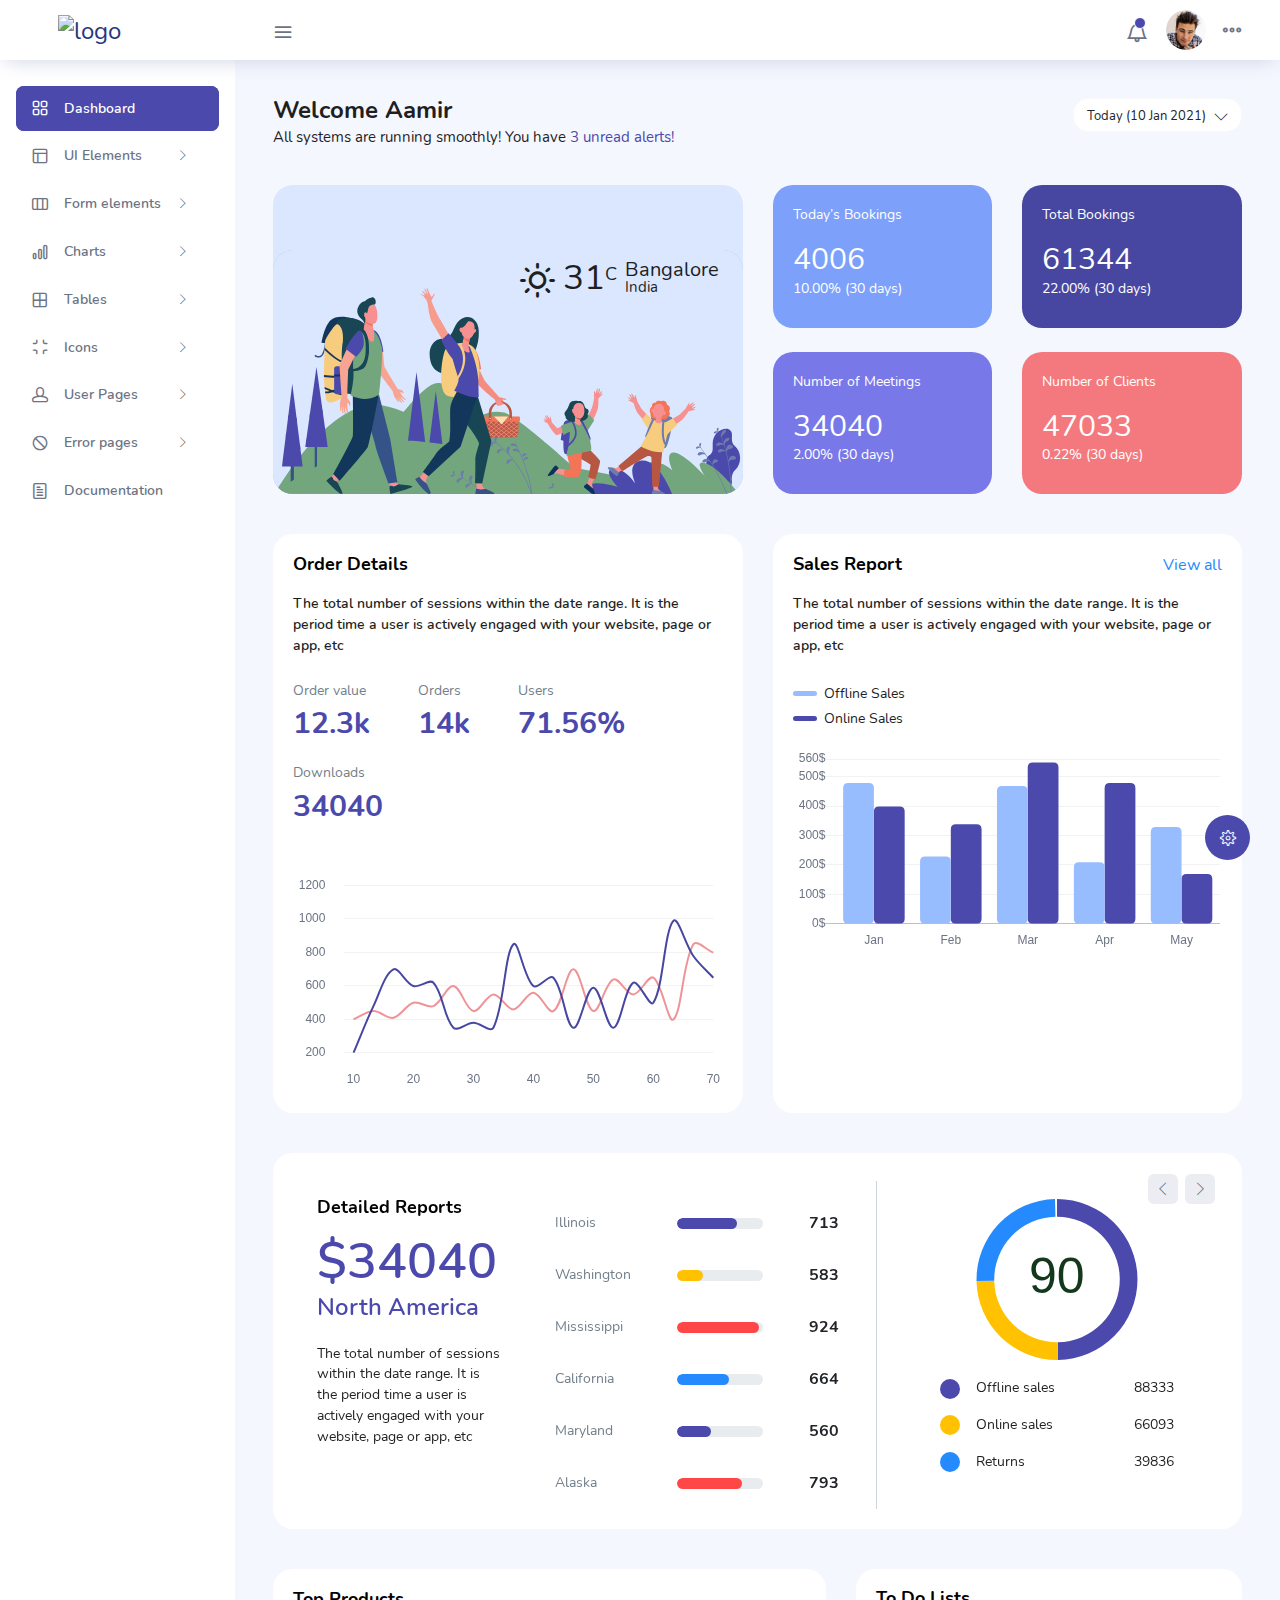
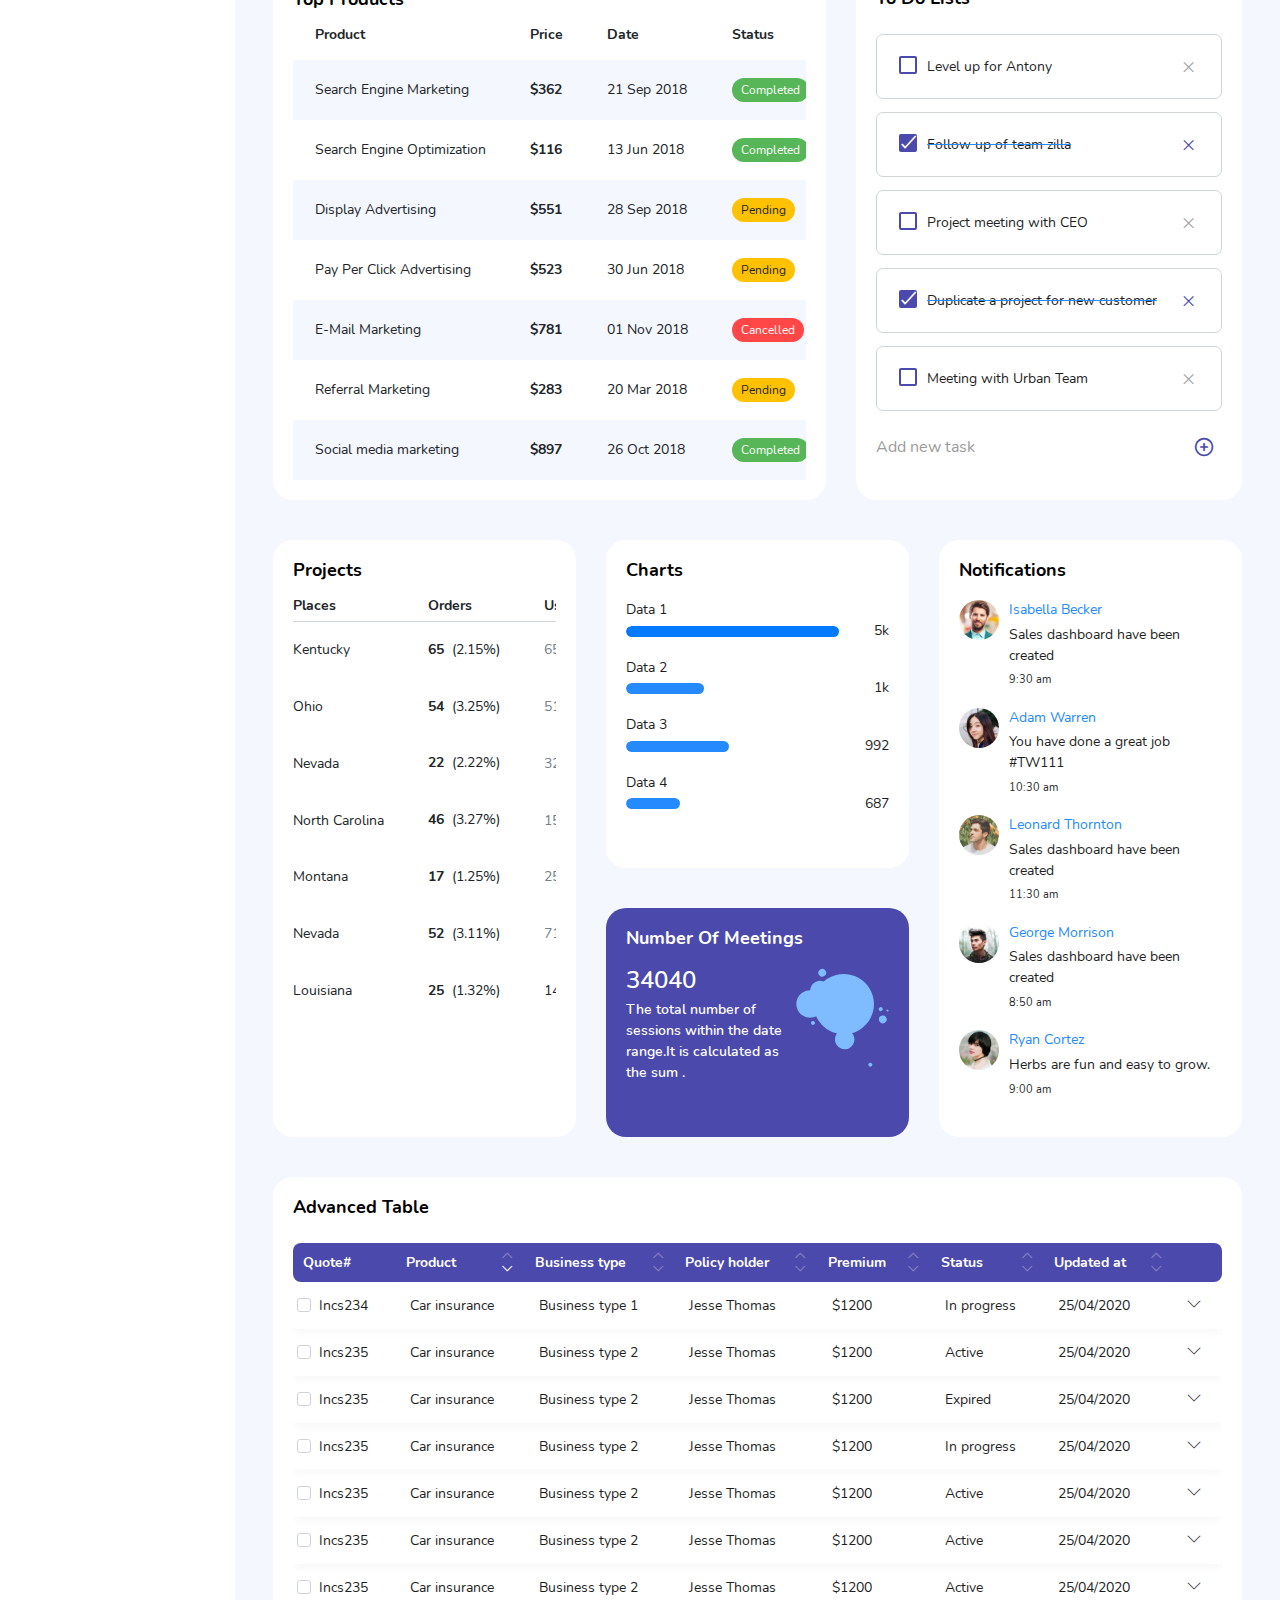
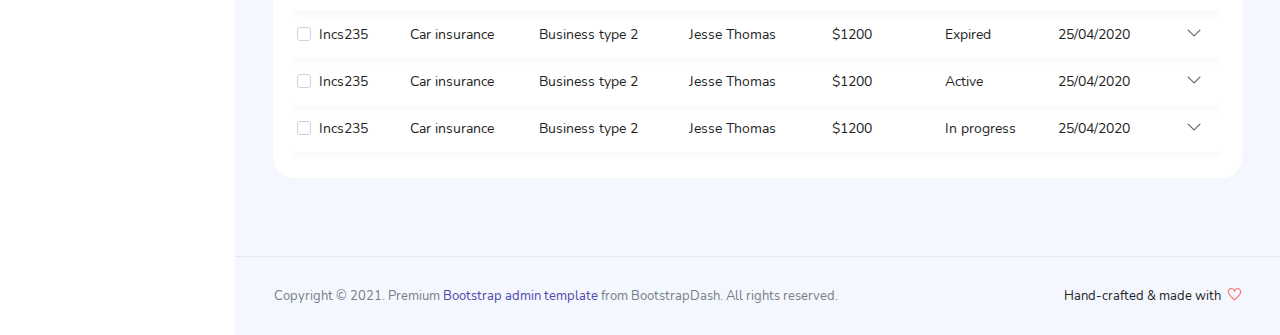
==== commit c0903cb9: "git@github.com:ahmadnasser03/FireAlarmWebApp" ====
--- a/template/index.html
+++ b/template/index.html
@@ -23,7 +23,7 @@
 </head>
 <body>
   <div class="container-scroller">
-    <!-- partial:partials/_navbar.html -->
+   
     <nav class="navbar col-lg-12 col-12 p-0 fixed-top d-flex flex-row">
       <div class="text-center navbar-brand-wrapper d-flex align-items-center justify-content-center">
         <a class="navbar-brand brand-logo mr-5" href="index.html"><img src="images/GenD.png" style="width: 140px; height: 100px" class="mr-2" alt="logo"/></a>
@@ -33,7 +33,7 @@
         <button class="navbar-toggler navbar-toggler align-self-center" type="button" data-toggle="minimize">
           <span class="icon-menu"></span>
         </button>
-     
+      
         <ul class="navbar-nav navbar-nav-right">
           <li class="nav-item dropdown">
             <a class="nav-link count-indicator dropdown-toggle" id="notificationDropdown" href="#" data-toggle="dropdown">
@@ -84,7 +84,9 @@
             </div>
           </li>
           <li class="nav-item nav-profile dropdown">
-           
+            <a class="nav-link dropdown-toggle" href="#" data-toggle="dropdown" id="profileDropdown">
+              <img src="images/faces/face28.jpg" alt="profile"/>
+            </a>
             <div class="dropdown-menu dropdown-menu-right navbar-dropdown" aria-labelledby="profileDropdown">
               <a class="dropdown-item">
                 <i class="ti-settings text-primary"></i>
@@ -391,6 +393,7 @@
             <div class="col-md-12 grid-margin">
               <div class="row">
                 <div class="col-12 col-xl-8 mb-4 mb-xl-0">
+                  <h3 class="font-weight-bold">Welcome Aamir</h3>
                   <h6 class="font-weight-normal mb-0">All systems are running smoothly! You have <span class="text-primary">3 unread alerts!</span></h6>
                 </div>
                 <div class="col-12 col-xl-4">
@@ -414,27 +417,37 @@
           <div class="row">
             <div class="col-md-6 grid-margin stretch-card">
               <div class="card tale-bg">
-                <div class="card-people mt-auto" style="padding-top: 0;">
-                  <img src="images/dashboard/WhatsApp Image 2023-12-05 at 02.03.06_5f0e1ea6.jpg" alt="people">
-                  
+                <div class="card-people mt-auto">
+                  <img src="images/dashboard/people.svg" alt="people">
+                  <div class="weather-info">
+                    <div class="d-flex">
+                      <div>
+                        <h2 class="mb-0 font-weight-normal"><i class="icon-sun mr-2"></i>31<sup>C</sup></h2>
+                      </div>
+                      <div class="ml-2">
+                        <h4 class="location font-weight-normal">Bangalore</h4>
+                        <h6 class="font-weight-normal">India</h6>
+                      </div>
+                    </div>
+                  </div>
                 </div>
               </div>
             </div>
             <div class="col-md-6 grid-margin transparent">
               <div class="row">
                 <div class="col-md-6 mb-4 stretch-card transparent">
-                  <div class="card card-tale" style="background-color: orange;">
+                  <div class="card card-tale">
                     <div class="card-body">
-                      <p class="mb-4">Total Number of Cases</p>
+                      <p class="mb-4">Today’s Bookings</p>
                       <p class="fs-30 mb-2">4006</p>
                       <p>10.00% (30 days)</p>
                     </div>
                   </div>
                 </div>
                 <div class="col-md-6 mb-4 stretch-card transparent">
-                  <div class="card card-dark-blue" style="background-color: #fa8331;">
+                  <div class="card card-dark-blue">
                     <div class="card-body">
-                      <p class="mb-4">Active Cases</p>
+                      <p class="mb-4">Total Bookings</p>
                       <p class="fs-30 mb-2">61344</p>
                       <p>22.00% (30 days)</p>
                     </div>
@@ -443,70 +456,581 @@
               </div>
               <div class="row">
                 <div class="col-md-6 mb-4 mb-lg-0 stretch-card transparent">
-                  <div class="card card-light-blue" style="background-color:    #ff6a00;">
+                  <div class="card card-light-blue">
                     <div class="card-body">
-                      <p class="mb-4">Closed Cases</p>
+                      <p class="mb-4">Number of Meetings</p>
                       <p class="fs-30 mb-2">34040</p>
                       <p>2.00% (30 days)</p>
                     </div>
                   </div>
                 </div>
-                
+                <div class="col-md-6 stretch-card transparent">
+                  <div class="card card-light-danger">
+                    <div class="card-body">
+                      <p class="mb-4">Number of Clients</p>
+                      <p class="fs-30 mb-2">47033</p>
+                      <p>0.22% (30 days)</p>
+                    </div>
+                  </div>
+                </div>
               </div>
             </div>
           </div>
-      
           <div class="row">
-            <div class="card-body">
-              <h4 class="card-title">Hoverable Table</h4>
-              <p class="card-description">
-                Add class <code>.table-hover</code>
-              </p>
-              <div class="table-responsive">
-                <table class="table table-hover">
-                  <thead>
-                    <tr>
-                      <th>User</th>
-                      <th>Product</th>
-                      <th>Sale</th>
-                      <th>Status</th>
-                    </tr>
-                  </thead>
-                  <tbody>
-                    <tr>
-                      <td>Jacob</td>
-                      <td>Photoshop</td>
-                      <td class="text-danger"> 28.76% <i class="ti-arrow-down"></i></td>
-                      <td><label class="badge badge-danger">Pending</label></td>
-                    </tr>
-                    <tr>
-                      <td>Messsy</td>
-                      <td>Flash</td>
-                      <td class="text-danger"> 21.06% <i class="ti-arrow-down"></i></td>
-                      <td><label class="badge badge-warning">In progress</label></td>
-                    </tr>
-                    <tr>
-                      <td>John</td>
-                      <td>Premier</td>
-                      <td class="text-danger"> 35.00% <i class="ti-arrow-down"></i></td>
-                      <td><label class="badge badge-info">Fixed</label></td>
-                    </tr>
-                    <tr>
-                      <td>Peter</td>
-                      <td>After effects</td>
-                      <td class="text-success"> 82.00% <i class="ti-arrow-up"></i></td>
-                      <td><label class="badge badge-success">Completed</label></td>
-                    </tr>
-                    <tr>
-                      <td>Dave</td>
-                      <td>53275535</td>
-                      <td class="text-success"> 98.05% <i class="ti-arrow-up"></i></td>
-                      <td><label class="badge badge-warning">In progress</label></td>
-                    </tr>
-                  </tbody>
-                </table>
-              </div>
-            </div>
+            <div class="col-md-6 grid-margin stretch-card">
+              <div class="card">
+                <div class="card-body">
+                  <p class="card-title">Order Details</p>
+                  <p class="font-weight-500">The total number of sessions within the date range. It is the period time a user is actively engaged with your website, page or app, etc</p>
+                  <div class="d-flex flex-wrap mb-5">
+                    <div class="mr-5 mt-3">
+                      <p class="text-muted">Order value</p>
+                      <h3 class="text-primary fs-30 font-weight-medium">12.3k</h3>
+                    </div>
+                    <div class="mr-5 mt-3">
+                      <p class="text-muted">Orders</p>
+                      <h3 class="text-primary fs-30 font-weight-medium">14k</h3>
+                    </div>
+                    <div class="mr-5 mt-3">
+                      <p class="text-muted">Users</p>
+                      <h3 class="text-primary fs-30 font-weight-medium">71.56%</h3>
+                    </div>
+                    <div class="mt-3">
+                      <p class="text-muted">Downloads</p>
+                      <h3 class="text-primary fs-30 font-weight-medium">34040</h3>
+                    </div> 
+                  </div>
+                  <canvas id="order-chart"></canvas>
+                </div>
+              </div>
+            </div>
+            <div class="col-md-6 grid-margin stretch-card">
+              <div class="card">
+                <div class="card-body">
+                 <div class="d-flex justify-content-between">
+                  <p class="card-title">Sales Report</p>
+                  <a href="#" class="text-info">View all</a>
+                 </div>
+                  <p class="font-weight-500">The total number of sessions within the date range. It is the period time a user is actively engaged with your website, page or app, etc</p>
+                  <div id="sales-legend" class="chartjs-legend mt-4 mb-2"></div>
+                  <canvas id="sales-chart"></canvas>
+                </div>
+              </div>
+            </div>
+          </div>
+          <div class="row">
+            <div class="col-md-12 grid-margin stretch-card">
+              <div class="card position-relative">
+                <div class="card-body">
+                  <div id="detailedReports" class="carousel slide detailed-report-carousel position-static pt-2" data-ride="carousel">
+                    <div class="carousel-inner">
+                      <div class="carousel-item active">
+                        <div class="row">
+                          <div class="col-md-12 col-xl-3 d-flex flex-column justify-content-start">
+                            <div class="ml-xl-4 mt-3">
+                            <p class="card-title">Detailed Reports</p>
+                              <h1 class="text-primary">$34040</h1>
+                              <h3 class="font-weight-500 mb-xl-4 text-primary">North America</h3>
+                              <p class="mb-2 mb-xl-0">The total number of sessions within the date range. It is the period time a user is actively engaged with your website, page or app, etc</p>
+                            </div>  
+                            </div>
+                          <div class="col-md-12 col-xl-9">
+                            <div class="row">
+                              <div class="col-md-6 border-right">
+                                <div class="table-responsive mb-3 mb-md-0 mt-3">
+                                  <table class="table table-borderless report-table">
+                                    <tr>
+                                      <td class="text-muted">Illinois</td>
+                                      <td class="w-100 px-0">
+                                        <div class="progress progress-md mx-4">
+                                          <div class="progress-bar bg-primary" role="progressbar" style="width: 70%" aria-valuenow="70" aria-valuemin="0" aria-valuemax="100"></div>
+                                        </div>
+                                      </td>
+                                      <td><h5 class="font-weight-bold mb-0">713</h5></td>
+                                    </tr>
+                                    <tr>
+                                      <td class="text-muted">Washington</td>
+                                      <td class="w-100 px-0">
+                                        <div class="progress progress-md mx-4">
+                                          <div class="progress-bar bg-warning" role="progressbar" style="width: 30%" aria-valuenow="30" aria-valuemin="0" aria-valuemax="100"></div>
+                                        </div>
+                                      </td>
+                                      <td><h5 class="font-weight-bold mb-0">583</h5></td>
+                                    </tr>
+                                    <tr>
+                                      <td class="text-muted">Mississippi</td>
+                                      <td class="w-100 px-0">
+                                        <div class="progress progress-md mx-4">
+                                          <div class="progress-bar bg-danger" role="progressbar" style="width: 95%" aria-valuenow="95" aria-valuemin="0" aria-valuemax="100"></div>
+                                        </div>
+                                      </td>
+                                      <td><h5 class="font-weight-bold mb-0">924</h5></td>
+                                    </tr>
+                                    <tr>
+                                      <td class="text-muted">California</td>
+                                      <td class="w-100 px-0">
+                                        <div class="progress progress-md mx-4">
+                                          <div class="progress-bar bg-info" role="progressbar" style="width: 60%" aria-valuenow="60" aria-valuemin="0" aria-valuemax="100"></div>
+                                        </div>
+                                      </td>
+                                      <td><h5 class="font-weight-bold mb-0">664</h5></td>
+                                    </tr>
+                                    <tr>
+                                      <td class="text-muted">Maryland</td>
+                                      <td class="w-100 px-0">
+                                        <div class="progress progress-md mx-4">
+                                          <div class="progress-bar bg-primary" role="progressbar" style="width: 40%" aria-valuenow="40" aria-valuemin="0" aria-valuemax="100"></div>
+                                        </div>
+                                      </td>
+                                      <td><h5 class="font-weight-bold mb-0">560</h5></td>
+                                    </tr>
+                                    <tr>
+                                      <td class="text-muted">Alaska</td>
+                                      <td class="w-100 px-0">
+                                        <div class="progress progress-md mx-4">
+                                          <div class="progress-bar bg-danger" role="progressbar" style="width: 75%" aria-valuenow="75" aria-valuemin="0" aria-valuemax="100"></div>
+                                        </div>
+                                      </td>
+                                      <td><h5 class="font-weight-bold mb-0">793</h5></td>
+                                    </tr>
+                                  </table>
+                                </div>
+                              </div>
+                              <div class="col-md-6 mt-3">
+                                <canvas id="north-america-chart"></canvas>
+                                <div id="north-america-legend"></div>
+                              </div>
+                            </div>
+                          </div>
+                        </div>
+                      </div>
+                      <div class="carousel-item">
+                        <div class="row">
+                          <div class="col-md-12 col-xl-3 d-flex flex-column justify-content-start">
+                            <div class="ml-xl-4 mt-3">
+                            <p class="card-title">Detailed Reports</p>
+                              <h1 class="text-primary">$34040</h1>
+                              <h3 class="font-weight-500 mb-xl-4 text-primary">North America</h3>
+                              <p class="mb-2 mb-xl-0">The total number of sessions within the date range. It is the period time a user is actively engaged with your website, page or app, etc</p>
+                            </div>  
+                            </div>
+                          <div class="col-md-12 col-xl-9">
+                            <div class="row">
+                              <div class="col-md-6 border-right">
+                                <div class="table-responsive mb-3 mb-md-0 mt-3">
+                                  <table class="table table-borderless report-table">
+                                    <tr>
+                                      <td class="text-muted">Illinois</td>
+                                      <td class="w-100 px-0">
+                                        <div class="progress progress-md mx-4">
+                                          <div class="progress-bar bg-primary" role="progressbar" style="width: 70%" aria-valuenow="70" aria-valuemin="0" aria-valuemax="100"></div>
+                                        </div>
+                                      </td>
+                                      <td><h5 class="font-weight-bold mb-0">713</h5></td>
+                                    </tr>
+                                    <tr>
+                                      <td class="text-muted">Washington</td>
+                                      <td class="w-100 px-0">
+                                        <div class="progress progress-md mx-4">
+                                          <div class="progress-bar bg-warning" role="progressbar" style="width: 30%" aria-valuenow="30" aria-valuemin="0" aria-valuemax="100"></div>
+                                        </div>
+                                      </td>
+                                      <td><h5 class="font-weight-bold mb-0">583</h5></td>
+                                    </tr>
+                                    <tr>
+                                      <td class="text-muted">Mississippi</td>
+                                      <td class="w-100 px-0">
+                                        <div class="progress progress-md mx-4">
+                                          <div class="progress-bar bg-danger" role="progressbar" style="width: 95%" aria-valuenow="95" aria-valuemin="0" aria-valuemax="100"></div>
+                                        </div>
+                                      </td>
+                                      <td><h5 class="font-weight-bold mb-0">924</h5></td>
+                                    </tr>
+                                    <tr>
+                                      <td class="text-muted">California</td>
+                                      <td class="w-100 px-0">
+                                        <div class="progress progress-md mx-4">
+                                          <div class="progress-bar bg-info" role="progressbar" style="width: 60%" aria-valuenow="60" aria-valuemin="0" aria-valuemax="100"></div>
+                                        </div>
+                                      </td>
+                                      <td><h5 class="font-weight-bold mb-0">664</h5></td>
+                                    </tr>
+                                    <tr>
+                                      <td class="text-muted">Maryland</td>
+                                      <td class="w-100 px-0">
+                                        <div class="progress progress-md mx-4">
+                                          <div class="progress-bar bg-primary" role="progressbar" style="width: 40%" aria-valuenow="40" aria-valuemin="0" aria-valuemax="100"></div>
+                                        </div>
+                                      </td>
+                                      <td><h5 class="font-weight-bold mb-0">560</h5></td>
+                                    </tr>
+                                    <tr>
+                                      <td class="text-muted">Alaska</td>
+                                      <td class="w-100 px-0">
+                                        <div class="progress progress-md mx-4">
+                                          <div class="progress-bar bg-danger" role="progressbar" style="width: 75%" aria-valuenow="75" aria-valuemin="0" aria-valuemax="100"></div>
+                                        </div>
+                                      </td>
+                                      <td><h5 class="font-weight-bold mb-0">793</h5></td>
+                                    </tr>
+                                  </table>
+                                </div>
+                              </div>
+                              <div class="col-md-6 mt-3">
+                                <canvas id="south-america-chart"></canvas>
+                                <div id="south-america-legend"></div>
+                              </div>
+                            </div>
+                          </div>
+                        </div>
+                      </div>
+                    </div>
+                    <a class="carousel-control-prev" href="#detailedReports" role="button" data-slide="prev">
+                      <span class="carousel-control-prev-icon" aria-hidden="true"></span>
+                      <span class="sr-only">Previous</span>
+                    </a>
+                    <a class="carousel-control-next" href="#detailedReports" role="button" data-slide="next">
+                      <span class="carousel-control-next-icon" aria-hidden="true"></span>
+                      <span class="sr-only">Next</span>
+                    </a>
+                  </div>
+                </div>
+              </div>
+            </div>
+          </div>
+          <div class="row">
+            <div class="col-md-7 grid-margin stretch-card">
+              <div class="card">
+                <div class="card-body">
+                  <p class="card-title mb-0">Top Products</p>
+                  <div class="table-responsive">
+                    <table class="table table-striped table-borderless">
+                      <thead>
+                        <tr>
+                          <th>Product</th>
+                          <th>Price</th>
+                          <th>Date</th>
+                          <th>Status</th>
+                        </tr>  
+                      </thead>
+                      <tbody>
+                        <tr>
+                          <td>Search Engine Marketing</td>
+                          <td class="font-weight-bold">$362</td>
+                          <td>21 Sep 2018</td>
+                          <td class="font-weight-medium"><div class="badge badge-success">Completed</div></td>
+                        </tr>
+                        <tr>
+                          <td>Search Engine Optimization</td>
+                          <td class="font-weight-bold">$116</td>
+                          <td>13 Jun 2018</td>
+                          <td class="font-weight-medium"><div class="badge badge-success">Completed</div></td>
+                        </tr>
+                        <tr>
+                          <td>Display Advertising</td>
+                          <td class="font-weight-bold">$551</td>
+                          <td>28 Sep 2018</td>
+                          <td class="font-weight-medium"><div class="badge badge-warning">Pending</div></td>
+                        </tr>
+                        <tr>
+                          <td>Pay Per Click Advertising</td>
+                          <td class="font-weight-bold">$523</td>
+                          <td>30 Jun 2018</td>
+                          <td class="font-weight-medium"><div class="badge badge-warning">Pending</div></td>
+                        </tr>
+                        <tr>
+                          <td>E-Mail Marketing</td>
+                          <td class="font-weight-bold">$781</td>
+                          <td>01 Nov 2018</td>
+                          <td class="font-weight-medium"><div class="badge badge-danger">Cancelled</div></td>
+                        </tr>
+                        <tr>
+                          <td>Referral Marketing</td>
+                          <td class="font-weight-bold">$283</td>
+                          <td>20 Mar 2018</td>
+                          <td class="font-weight-medium"><div class="badge badge-warning">Pending</div></td>
+                        </tr>
+                        <tr>
+                          <td>Social media marketing</td>
+                          <td class="font-weight-bold">$897</td>
+                          <td>26 Oct 2018</td>
+                          <td class="font-weight-medium"><div class="badge badge-success">Completed</div></td>
+                        </tr>
+                      </tbody>
+                    </table>
+                  </div>
+                </div>
+              </div>
+            </div>
+            <div class="col-md-5 grid-margin stretch-card">
+							<div class="card">
+								<div class="card-body">
+									<h4 class="card-title">To Do Lists</h4>
+									<div class="list-wrapper pt-2">
+										<ul class="d-flex flex-column-reverse todo-list todo-list-custom">
+											<li>
+												<div class="form-check form-check-flat">
+													<label class="form-check-label">
+														<input class="checkbox" type="checkbox">
+														Meeting with Urban Team
+													</label>
+												</div>
+												<i class="remove ti-close"></i>
+											</li>
+											<li class="completed">
+												<div class="form-check form-check-flat">
+													<label class="form-check-label">
+														<input class="checkbox" type="checkbox" checked>
+														Duplicate a project for new customer
+													</label>
+												</div>
+												<i class="remove ti-close"></i>
+											</li>
+											<li>
+												<div class="form-check form-check-flat">
+													<label class="form-check-label">
+														<input class="checkbox" type="checkbox">
+														Project meeting with CEO
+													</label>
+												</div>
+												<i class="remove ti-close"></i>
+											</li>
+											<li class="completed">
+												<div class="form-check form-check-flat">
+													<label class="form-check-label">
+														<input class="checkbox" type="checkbox" checked>
+														Follow up of team zilla
+													</label>
+												</div>
+												<i class="remove ti-close"></i>
+											</li>
+											<li>
+												<div class="form-check form-check-flat">
+													<label class="form-check-label">
+														<input class="checkbox" type="checkbox">
+														Level up for Antony
+													</label>
+												</div>
+												<i class="remove ti-close"></i>
+											</li>
+										</ul>
+                  </div>
+                  <div class="add-items d-flex mb-0 mt-2">
+										<input type="text" class="form-control todo-list-input"  placeholder="Add new task">
+										<button class="add btn btn-icon text-primary todo-list-add-btn bg-transparent"><i class="icon-circle-plus"></i></button>
+									</div>
+								</div>
+							</div>
+            </div>
+          </div>
+          <div class="row">
+            <div class="col-md-4 stretch-card grid-margin">
+              <div class="card">
+                <div class="card-body">
+                  <p class="card-title mb-0">Projects</p>
+                  <div class="table-responsive">
+                    <table class="table table-borderless">
+                      <thead>
+                        <tr>
+                          <th class="pl-0  pb-2 border-bottom">Places</th>
+                          <th class="border-bottom pb-2">Orders</th>
+                          <th class="border-bottom pb-2">Users</th>
+                        </tr>
+                      </thead>
+                      <tbody>
+                        <tr>
+                          <td class="pl-0">Kentucky</td>
+                          <td><p class="mb-0"><span class="font-weight-bold mr-2">65</span>(2.15%)</p></td>
+                          <td class="text-muted">65</td>
+                        </tr>
+                        <tr>
+                          <td class="pl-0">Ohio</td>
+                          <td><p class="mb-0"><span class="font-weight-bold mr-2">54</span>(3.25%)</p></td>
+                          <td class="text-muted">51</td>
+                        </tr>
+                        <tr>
+                          <td class="pl-0">Nevada</td>
+                          <td><p class="mb-0"><span class="font-weight-bold mr-2">22</span>(2.22%)</p></td>
+                          <td class="text-muted">32</td>
+                        </tr>
+                        <tr>
+                          <td class="pl-0">North Carolina</td>
+                          <td><p class="mb-0"><span class="font-weight-bold mr-2">46</span>(3.27%)</p></td>
+                          <td class="text-muted">15</td>
+                        </tr>
+                        <tr>
+                          <td class="pl-0">Montana</td>
+                          <td><p class="mb-0"><span class="font-weight-bold mr-2">17</span>(1.25%)</p></td>
+                          <td class="text-muted">25</td>
+                        </tr>
+                        <tr>
+                          <td class="pl-0">Nevada</td>
+                          <td><p class="mb-0"><span class="font-weight-bold mr-2">52</span>(3.11%)</p></td>
+                          <td class="text-muted">71</td>
+                        </tr>
+                        <tr>
+                          <td class="pl-0 pb-0">Louisiana</td>
+                          <td class="pb-0"><p class="mb-0"><span class="font-weight-bold mr-2">25</span>(1.32%)</p></td>
+                          <td class="pb-0">14</td>
+                        </tr>
+                      </tbody>
+                    </table>
+                  </div>
+                </div>
+              </div>
+            </div>
+            <div class="col-md-4 stretch-card grid-margin">
+              <div class="row">
+                <div class="col-md-12 grid-margin stretch-card">
+                  <div class="card">
+                    <div class="card-body">
+                      <p class="card-title">Charts</p>
+                      <div class="charts-data">
+                        <div class="mt-3">
+                          <p class="mb-0">Data 1</p>
+                          <div class="d-flex justify-content-between align-items-center">
+                            <div class="progress progress-md flex-grow-1 mr-4">
+                              <div class="progress-bar bg-inf0" role="progressbar" style="width: 95%" aria-valuenow="95" aria-valuemin="0" aria-valuemax="100"></div>
+                            </div>
+                            <p class="mb-0">5k</p>
+                          </div>
+                        </div>
+                        <div class="mt-3">
+                          <p class="mb-0">Data 2</p>
+                          <div class="d-flex justify-content-between align-items-center">
+                            <div class="progress progress-md flex-grow-1 mr-4">
+                              <div class="progress-bar bg-info" role="progressbar" style="width: 35%" aria-valuenow="35" aria-valuemin="0" aria-valuemax="100"></div>
+                            </div>
+                            <p class="mb-0">1k</p>
+                          </div>
+                        </div>
+                        <div class="mt-3">
+                          <p class="mb-0">Data 3</p>
+                          <div class="d-flex justify-content-between align-items-center">
+                            <div class="progress progress-md flex-grow-1 mr-4">
+                              <div class="progress-bar bg-info" role="progressbar" style="width: 48%" aria-valuenow="48" aria-valuemin="0" aria-valuemax="100"></div>
+                            </div>
+                            <p class="mb-0">992</p>
+                          </div>
+                        </div>
+                        <div class="mt-3">
+                          <p class="mb-0">Data 4</p>
+                          <div class="d-flex justify-content-between align-items-center">
+                            <div class="progress progress-md flex-grow-1 mr-4">
+                              <div class="progress-bar bg-info" role="progressbar" style="width: 25%" aria-valuenow="25" aria-valuemin="0" aria-valuemax="100"></div>
+                            </div>
+                            <p class="mb-0">687</p>
+                          </div>
+                        </div>
+                      </div>  
+                    </div>
+                  </div>
+                </div>
+                <div class="col-md-12 stretch-card grid-margin grid-margin-md-0">
+                  <div class="card data-icon-card-primary">
+                    <div class="card-body">
+                      <p class="card-title text-white">Number of Meetings</p>                      
+                      <div class="row">
+                        <div class="col-8 text-white">
+                          <h3>34040</h3>
+                          <p class="text-white font-weight-500 mb-0">The total number of sessions within the date range.It is calculated as the sum . </p>
+                        </div>
+                        <div class="col-4 background-icon">
+                        </div>
+                      </div>
+                    </div>
+                  </div>
+                </div>
+              </div>
+            </div>
+            <div class="col-md-4 stretch-card grid-margin">
+              <div class="card">
+                <div class="card-body">
+                  <p class="card-title">Notifications</p>
+                  <ul class="icon-data-list">
+                    <li>
+                      <div class="d-flex">
+                        <img src="images/faces/face1.jpg" alt="user">
+                        <div>
+                          <p class="text-info mb-1">Isabella Becker</p>
+                          <p class="mb-0">Sales dashboard have been created</p>
+                          <small>9:30 am</small>
+                        </div>
+                      </div>
+                    </li>
+                    <li>
+                      <div class="d-flex">
+                        <img src="images/faces/face2.jpg" alt="user">
+                        <div>
+                          <p class="text-info mb-1">Adam Warren</p>
+                          <p class="mb-0">You have done a great job #TW111</p>
+                          <small>10:30 am</small>
+                        </div>
+                      </div>
+                    </li>
+                    <li>
+                      <div class="d-flex">
+                      <img src="images/faces/face3.jpg" alt="user">
+                     <div>
+                      <p class="text-info mb-1">Leonard Thornton</p>
+                      <p class="mb-0">Sales dashboard have been created</p>
+                      <small>11:30 am</small>
+                     </div>
+                      </div>
+                    </li>
+                    <li>
+                      <div class="d-flex">
+                        <img src="images/faces/face4.jpg" alt="user">
+                        <div>
+                          <p class="text-info mb-1">George Morrison</p>
+                          <p class="mb-0">Sales dashboard have been created</p>
+                          <small>8:50 am</small>
+                        </div>
+                      </div>
+                    </li>
+                    <li>
+                      <div class="d-flex">
+                        <img src="images/faces/face5.jpg" alt="user">
+                        <div>
+                        <p class="text-info mb-1">Ryan Cortez</p>
+                        <p class="mb-0">Herbs are fun and easy to grow.</p>
+                        <small>9:00 am</small>
+                        </div>
+                      </div>
+                    </li>
+                  </ul>
+                </div>
+              </div>
+            </div>
+          </div>
+          <div class="row">
+            <div class="col-md-12 grid-margin stretch-card">
+              <div class="card">
+                <div class="card-body">
+                  <p class="card-title">Advanced Table</p>
+                  <div class="row">
+                    <div class="col-12">
+                      <div class="table-responsive">
+                        <table id="example" class="display expandable-table" style="width:100%">
+                          <thead>
+                            <tr>
+                              <th>Quote#</th>
+                              <th>Product</th>
+                              <th>Business type</th>
+                              <th>Policy holder</th>
+                              <th>Premium</th>
+                              <th>Status</th>
+                              <th>Updated at</th>
+                              <th></th>
+                            </tr>
+                          </thead>
+                      </table>
+                      </div>
+                    </div>
+                  </div>
+                  </div>
+                </div>
+              </div>
             </div>
         </div>
         <!-- content-wrapper ends -->
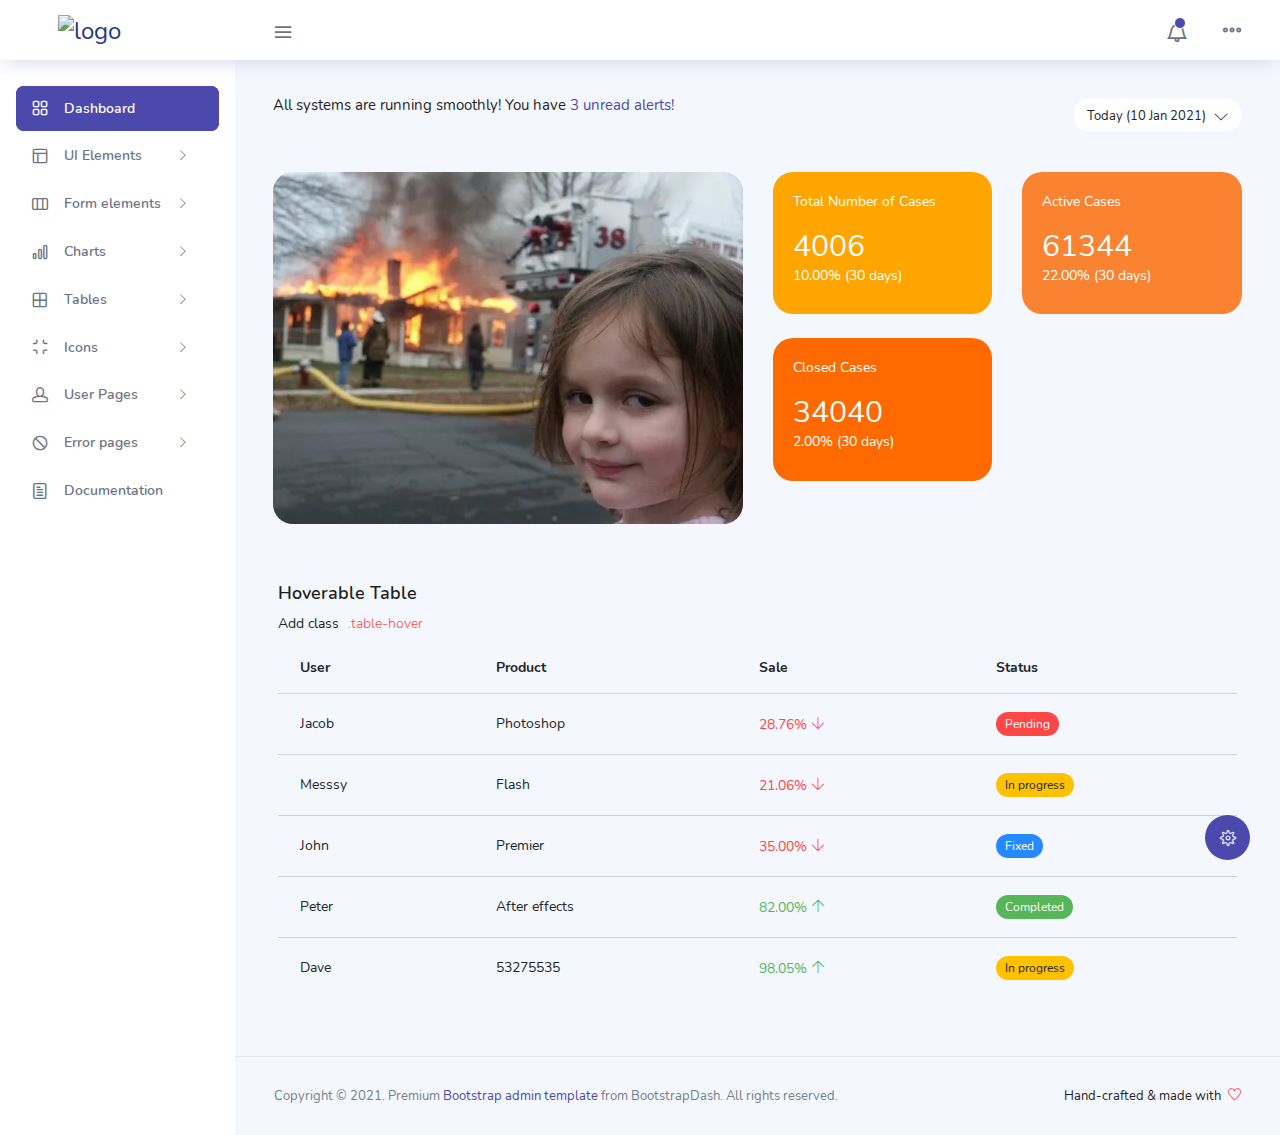
==== commit 2d12634d: "just for toto" ====
--- a/template/index.html
+++ b/template/index.html
@@ -2,7 +2,7 @@
 <html lang="en">
 
 <head>
-  <!-- Required meta tags -->
+  <!-- Required meta tagst -->
   <meta charset="utf-8">
   <meta name="viewport" content="width=device-width, initial-scale=1, shrink-to-fit=no">
   <title>Gen D</title>
@@ -23,7 +23,7 @@
 </head>
 <body>
   <div class="container-scroller">
-   
+    <!-- partial:partials/_navbar.html -->
     <nav class="navbar col-lg-12 col-12 p-0 fixed-top d-flex flex-row">
       <div class="text-center navbar-brand-wrapper d-flex align-items-center justify-content-center">
         <a class="navbar-brand brand-logo mr-5" href="index.html"><img src="images/GenD.png" style="width: 140px; height: 100px" class="mr-2" alt="logo"/></a>
@@ -33,7 +33,7 @@
         <button class="navbar-toggler navbar-toggler align-self-center" type="button" data-toggle="minimize">
           <span class="icon-menu"></span>
         </button>
-      
+     
         <ul class="navbar-nav navbar-nav-right">
           <li class="nav-item dropdown">
             <a class="nav-link count-indicator dropdown-toggle" id="notificationDropdown" href="#" data-toggle="dropdown">
@@ -84,9 +84,7 @@
             </div>
           </li>
           <li class="nav-item nav-profile dropdown">
-            <a class="nav-link dropdown-toggle" href="#" data-toggle="dropdown" id="profileDropdown">
-              <img src="images/faces/face28.jpg" alt="profile"/>
-            </a>
+           
             <div class="dropdown-menu dropdown-menu-right navbar-dropdown" aria-labelledby="profileDropdown">
               <a class="dropdown-item">
                 <i class="ti-settings text-primary"></i>
@@ -393,7 +391,6 @@
             <div class="col-md-12 grid-margin">
               <div class="row">
                 <div class="col-12 col-xl-8 mb-4 mb-xl-0">
-                  <h3 class="font-weight-bold">Welcome Aamir</h3>
                   <h6 class="font-weight-normal mb-0">All systems are running smoothly! You have <span class="text-primary">3 unread alerts!</span></h6>
                 </div>
                 <div class="col-12 col-xl-4">
@@ -417,37 +414,27 @@
           <div class="row">
             <div class="col-md-6 grid-margin stretch-card">
               <div class="card tale-bg">
-                <div class="card-people mt-auto">
-                  <img src="images/dashboard/people.svg" alt="people">
-                  <div class="weather-info">
-                    <div class="d-flex">
-                      <div>
-                        <h2 class="mb-0 font-weight-normal"><i class="icon-sun mr-2"></i>31<sup>C</sup></h2>
-                      </div>
-                      <div class="ml-2">
-                        <h4 class="location font-weight-normal">Bangalore</h4>
-                        <h6 class="font-weight-normal">India</h6>
-                      </div>
-                    </div>
-                  </div>
+                <div class="card-people mt-auto" style="padding-top: 0;">
+                  <img src="images/dashboard/WhatsApp Image 2023-12-05 at 02.03.06_5f0e1ea6.jpg" alt="people">
+                  
                 </div>
               </div>
             </div>
             <div class="col-md-6 grid-margin transparent">
               <div class="row">
                 <div class="col-md-6 mb-4 stretch-card transparent">
-                  <div class="card card-tale">
+                  <div class="card card-tale" style="background-color: orange;">
                     <div class="card-body">
-                      <p class="mb-4">Today’s Bookings</p>
+                      <p class="mb-4">Total Number of Cases</p>
                       <p class="fs-30 mb-2">4006</p>
                       <p>10.00% (30 days)</p>
                     </div>
                   </div>
                 </div>
                 <div class="col-md-6 mb-4 stretch-card transparent">
-                  <div class="card card-dark-blue">
+                  <div class="card card-dark-blue" style="background-color: #fa8331;">
                     <div class="card-body">
-                      <p class="mb-4">Total Bookings</p>
+                      <p class="mb-4">Active Cases</p>
                       <p class="fs-30 mb-2">61344</p>
                       <p>22.00% (30 days)</p>
                     </div>
@@ -456,581 +443,70 @@
               </div>
               <div class="row">
                 <div class="col-md-6 mb-4 mb-lg-0 stretch-card transparent">
-                  <div class="card card-light-blue">
+                  <div class="card card-light-blue" style="background-color:    #ff6a00;">
                     <div class="card-body">
-                      <p class="mb-4">Number of Meetings</p>
+                      <p class="mb-4">Closed Cases</p>
                       <p class="fs-30 mb-2">34040</p>
                       <p>2.00% (30 days)</p>
                     </div>
                   </div>
                 </div>
-                <div class="col-md-6 stretch-card transparent">
-                  <div class="card card-light-danger">
-                    <div class="card-body">
-                      <p class="mb-4">Number of Clients</p>
-                      <p class="fs-30 mb-2">47033</p>
-                      <p>0.22% (30 days)</p>
-                    </div>
-                  </div>
-                </div>
+                
               </div>
             </div>
           </div>
+      
           <div class="row">
-            <div class="col-md-6 grid-margin stretch-card">
-              <div class="card">
-                <div class="card-body">
-                  <p class="card-title">Order Details</p>
-                  <p class="font-weight-500">The total number of sessions within the date range. It is the period time a user is actively engaged with your website, page or app, etc</p>
-                  <div class="d-flex flex-wrap mb-5">
-                    <div class="mr-5 mt-3">
-                      <p class="text-muted">Order value</p>
-                      <h3 class="text-primary fs-30 font-weight-medium">12.3k</h3>
-                    </div>
-                    <div class="mr-5 mt-3">
-                      <p class="text-muted">Orders</p>
-                      <h3 class="text-primary fs-30 font-weight-medium">14k</h3>
-                    </div>
-                    <div class="mr-5 mt-3">
-                      <p class="text-muted">Users</p>
-                      <h3 class="text-primary fs-30 font-weight-medium">71.56%</h3>
-                    </div>
-                    <div class="mt-3">
-                      <p class="text-muted">Downloads</p>
-                      <h3 class="text-primary fs-30 font-weight-medium">34040</h3>
-                    </div> 
-                  </div>
-                  <canvas id="order-chart"></canvas>
-                </div>
-              </div>
-            </div>
-            <div class="col-md-6 grid-margin stretch-card">
-              <div class="card">
-                <div class="card-body">
-                 <div class="d-flex justify-content-between">
-                  <p class="card-title">Sales Report</p>
-                  <a href="#" class="text-info">View all</a>
-                 </div>
-                  <p class="font-weight-500">The total number of sessions within the date range. It is the period time a user is actively engaged with your website, page or app, etc</p>
-                  <div id="sales-legend" class="chartjs-legend mt-4 mb-2"></div>
-                  <canvas id="sales-chart"></canvas>
-                </div>
-              </div>
-            </div>
-          </div>
-          <div class="row">
-            <div class="col-md-12 grid-margin stretch-card">
-              <div class="card position-relative">
-                <div class="card-body">
-                  <div id="detailedReports" class="carousel slide detailed-report-carousel position-static pt-2" data-ride="carousel">
-                    <div class="carousel-inner">
-                      <div class="carousel-item active">
-                        <div class="row">
-                          <div class="col-md-12 col-xl-3 d-flex flex-column justify-content-start">
-                            <div class="ml-xl-4 mt-3">
-                            <p class="card-title">Detailed Reports</p>
-                              <h1 class="text-primary">$34040</h1>
-                              <h3 class="font-weight-500 mb-xl-4 text-primary">North America</h3>
-                              <p class="mb-2 mb-xl-0">The total number of sessions within the date range. It is the period time a user is actively engaged with your website, page or app, etc</p>
-                            </div>  
-                            </div>
-                          <div class="col-md-12 col-xl-9">
-                            <div class="row">
-                              <div class="col-md-6 border-right">
-                                <div class="table-responsive mb-3 mb-md-0 mt-3">
-                                  <table class="table table-borderless report-table">
-                                    <tr>
-                                      <td class="text-muted">Illinois</td>
-                                      <td class="w-100 px-0">
-                                        <div class="progress progress-md mx-4">
-                                          <div class="progress-bar bg-primary" role="progressbar" style="width: 70%" aria-valuenow="70" aria-valuemin="0" aria-valuemax="100"></div>
-                                        </div>
-                                      </td>
-                                      <td><h5 class="font-weight-bold mb-0">713</h5></td>
-                                    </tr>
-                                    <tr>
-                                      <td class="text-muted">Washington</td>
-                                      <td class="w-100 px-0">
-                                        <div class="progress progress-md mx-4">
-                                          <div class="progress-bar bg-warning" role="progressbar" style="width: 30%" aria-valuenow="30" aria-valuemin="0" aria-valuemax="100"></div>
-                                        </div>
-                                      </td>
-                                      <td><h5 class="font-weight-bold mb-0">583</h5></td>
-                                    </tr>
-                                    <tr>
-                                      <td class="text-muted">Mississippi</td>
-                                      <td class="w-100 px-0">
-                                        <div class="progress progress-md mx-4">
-                                          <div class="progress-bar bg-danger" role="progressbar" style="width: 95%" aria-valuenow="95" aria-valuemin="0" aria-valuemax="100"></div>
-                                        </div>
-                                      </td>
-                                      <td><h5 class="font-weight-bold mb-0">924</h5></td>
-                                    </tr>
-                                    <tr>
-                                      <td class="text-muted">California</td>
-                                      <td class="w-100 px-0">
-                                        <div class="progress progress-md mx-4">
-                                          <div class="progress-bar bg-info" role="progressbar" style="width: 60%" aria-valuenow="60" aria-valuemin="0" aria-valuemax="100"></div>
-                                        </div>
-                                      </td>
-                                      <td><h5 class="font-weight-bold mb-0">664</h5></td>
-                                    </tr>
-                                    <tr>
-                                      <td class="text-muted">Maryland</td>
-                                      <td class="w-100 px-0">
-                                        <div class="progress progress-md mx-4">
-                                          <div class="progress-bar bg-primary" role="progressbar" style="width: 40%" aria-valuenow="40" aria-valuemin="0" aria-valuemax="100"></div>
-                                        </div>
-                                      </td>
-                                      <td><h5 class="font-weight-bold mb-0">560</h5></td>
-                                    </tr>
-                                    <tr>
-                                      <td class="text-muted">Alaska</td>
-                                      <td class="w-100 px-0">
-                                        <div class="progress progress-md mx-4">
-                                          <div class="progress-bar bg-danger" role="progressbar" style="width: 75%" aria-valuenow="75" aria-valuemin="0" aria-valuemax="100"></div>
-                                        </div>
-                                      </td>
-                                      <td><h5 class="font-weight-bold mb-0">793</h5></td>
-                                    </tr>
-                                  </table>
-                                </div>
-                              </div>
-                              <div class="col-md-6 mt-3">
-                                <canvas id="north-america-chart"></canvas>
-                                <div id="north-america-legend"></div>
-                              </div>
-                            </div>
-                          </div>
-                        </div>
-                      </div>
-                      <div class="carousel-item">
-                        <div class="row">
-                          <div class="col-md-12 col-xl-3 d-flex flex-column justify-content-start">
-                            <div class="ml-xl-4 mt-3">
-                            <p class="card-title">Detailed Reports</p>
-                              <h1 class="text-primary">$34040</h1>
-                              <h3 class="font-weight-500 mb-xl-4 text-primary">North America</h3>
-                              <p class="mb-2 mb-xl-0">The total number of sessions within the date range. It is the period time a user is actively engaged with your website, page or app, etc</p>
-                            </div>  
-                            </div>
-                          <div class="col-md-12 col-xl-9">
-                            <div class="row">
-                              <div class="col-md-6 border-right">
-                                <div class="table-responsive mb-3 mb-md-0 mt-3">
-                                  <table class="table table-borderless report-table">
-                                    <tr>
-                                      <td class="text-muted">Illinois</td>
-                                      <td class="w-100 px-0">
-                                        <div class="progress progress-md mx-4">
-                                          <div class="progress-bar bg-primary" role="progressbar" style="width: 70%" aria-valuenow="70" aria-valuemin="0" aria-valuemax="100"></div>
-                                        </div>
-                                      </td>
-                                      <td><h5 class="font-weight-bold mb-0">713</h5></td>
-                                    </tr>
-                                    <tr>
-                                      <td class="text-muted">Washington</td>
-                                      <td class="w-100 px-0">
-                                        <div class="progress progress-md mx-4">
-                                          <div class="progress-bar bg-warning" role="progressbar" style="width: 30%" aria-valuenow="30" aria-valuemin="0" aria-valuemax="100"></div>
-                                        </div>
-                                      </td>
-                                      <td><h5 class="font-weight-bold mb-0">583</h5></td>
-                                    </tr>
-                                    <tr>
-                                      <td class="text-muted">Mississippi</td>
-                                      <td class="w-100 px-0">
-                                        <div class="progress progress-md mx-4">
-                                          <div class="progress-bar bg-danger" role="progressbar" style="width: 95%" aria-valuenow="95" aria-valuemin="0" aria-valuemax="100"></div>
-                                        </div>
-                                      </td>
-                                      <td><h5 class="font-weight-bold mb-0">924</h5></td>
-                                    </tr>
-                                    <tr>
-                                      <td class="text-muted">California</td>
-                                      <td class="w-100 px-0">
-                                        <div class="progress progress-md mx-4">
-                                          <div class="progress-bar bg-info" role="progressbar" style="width: 60%" aria-valuenow="60" aria-valuemin="0" aria-valuemax="100"></div>
-                                        </div>
-                                      </td>
-                                      <td><h5 class="font-weight-bold mb-0">664</h5></td>
-                                    </tr>
-                                    <tr>
-                                      <td class="text-muted">Maryland</td>
-                                      <td class="w-100 px-0">
-                                        <div class="progress progress-md mx-4">
-                                          <div class="progress-bar bg-primary" role="progressbar" style="width: 40%" aria-valuenow="40" aria-valuemin="0" aria-valuemax="100"></div>
-                                        </div>
-                                      </td>
-                                      <td><h5 class="font-weight-bold mb-0">560</h5></td>
-                                    </tr>
-                                    <tr>
-                                      <td class="text-muted">Alaska</td>
-                                      <td class="w-100 px-0">
-                                        <div class="progress progress-md mx-4">
-                                          <div class="progress-bar bg-danger" role="progressbar" style="width: 75%" aria-valuenow="75" aria-valuemin="0" aria-valuemax="100"></div>
-                                        </div>
-                                      </td>
-                                      <td><h5 class="font-weight-bold mb-0">793</h5></td>
-                                    </tr>
-                                  </table>
-                                </div>
-                              </div>
-                              <div class="col-md-6 mt-3">
-                                <canvas id="south-america-chart"></canvas>
-                                <div id="south-america-legend"></div>
-                              </div>
-                            </div>
-                          </div>
-                        </div>
-                      </div>
-                    </div>
-                    <a class="carousel-control-prev" href="#detailedReports" role="button" data-slide="prev">
-                      <span class="carousel-control-prev-icon" aria-hidden="true"></span>
-                      <span class="sr-only">Previous</span>
-                    </a>
-                    <a class="carousel-control-next" href="#detailedReports" role="button" data-slide="next">
-                      <span class="carousel-control-next-icon" aria-hidden="true"></span>
-                      <span class="sr-only">Next</span>
-                    </a>
-                  </div>
-                </div>
-              </div>
-            </div>
-          </div>
-          <div class="row">
-            <div class="col-md-7 grid-margin stretch-card">
-              <div class="card">
-                <div class="card-body">
-                  <p class="card-title mb-0">Top Products</p>
-                  <div class="table-responsive">
-                    <table class="table table-striped table-borderless">
-                      <thead>
-                        <tr>
-                          <th>Product</th>
-                          <th>Price</th>
-                          <th>Date</th>
-                          <th>Status</th>
-                        </tr>  
-                      </thead>
-                      <tbody>
-                        <tr>
-                          <td>Search Engine Marketing</td>
-                          <td class="font-weight-bold">$362</td>
-                          <td>21 Sep 2018</td>
-                          <td class="font-weight-medium"><div class="badge badge-success">Completed</div></td>
-                        </tr>
-                        <tr>
-                          <td>Search Engine Optimization</td>
-                          <td class="font-weight-bold">$116</td>
-                          <td>13 Jun 2018</td>
-                          <td class="font-weight-medium"><div class="badge badge-success">Completed</div></td>
-                        </tr>
-                        <tr>
-                          <td>Display Advertising</td>
-                          <td class="font-weight-bold">$551</td>
-                          <td>28 Sep 2018</td>
-                          <td class="font-weight-medium"><div class="badge badge-warning">Pending</div></td>
-                        </tr>
-                        <tr>
-                          <td>Pay Per Click Advertising</td>
-                          <td class="font-weight-bold">$523</td>
-                          <td>30 Jun 2018</td>
-                          <td class="font-weight-medium"><div class="badge badge-warning">Pending</div></td>
-                        </tr>
-                        <tr>
-                          <td>E-Mail Marketing</td>
-                          <td class="font-weight-bold">$781</td>
-                          <td>01 Nov 2018</td>
-                          <td class="font-weight-medium"><div class="badge badge-danger">Cancelled</div></td>
-                        </tr>
-                        <tr>
-                          <td>Referral Marketing</td>
-                          <td class="font-weight-bold">$283</td>
-                          <td>20 Mar 2018</td>
-                          <td class="font-weight-medium"><div class="badge badge-warning">Pending</div></td>
-                        </tr>
-                        <tr>
-                          <td>Social media marketing</td>
-                          <td class="font-weight-bold">$897</td>
-                          <td>26 Oct 2018</td>
-                          <td class="font-weight-medium"><div class="badge badge-success">Completed</div></td>
-                        </tr>
-                      </tbody>
-                    </table>
-                  </div>
-                </div>
-              </div>
-            </div>
-            <div class="col-md-5 grid-margin stretch-card">
-							<div class="card">
-								<div class="card-body">
-									<h4 class="card-title">To Do Lists</h4>
-									<div class="list-wrapper pt-2">
-										<ul class="d-flex flex-column-reverse todo-list todo-list-custom">
-											<li>
-												<div class="form-check form-check-flat">
-													<label class="form-check-label">
-														<input class="checkbox" type="checkbox">
-														Meeting with Urban Team
-													</label>
-												</div>
-												<i class="remove ti-close"></i>
-											</li>
-											<li class="completed">
-												<div class="form-check form-check-flat">
-													<label class="form-check-label">
-														<input class="checkbox" type="checkbox" checked>
-														Duplicate a project for new customer
-													</label>
-												</div>
-												<i class="remove ti-close"></i>
-											</li>
-											<li>
-												<div class="form-check form-check-flat">
-													<label class="form-check-label">
-														<input class="checkbox" type="checkbox">
-														Project meeting with CEO
-													</label>
-												</div>
-												<i class="remove ti-close"></i>
-											</li>
-											<li class="completed">
-												<div class="form-check form-check-flat">
-													<label class="form-check-label">
-														<input class="checkbox" type="checkbox" checked>
-														Follow up of team zilla
-													</label>
-												</div>
-												<i class="remove ti-close"></i>
-											</li>
-											<li>
-												<div class="form-check form-check-flat">
-													<label class="form-check-label">
-														<input class="checkbox" type="checkbox">
-														Level up for Antony
-													</label>
-												</div>
-												<i class="remove ti-close"></i>
-											</li>
-										</ul>
-                  </div>
-                  <div class="add-items d-flex mb-0 mt-2">
-										<input type="text" class="form-control todo-list-input"  placeholder="Add new task">
-										<button class="add btn btn-icon text-primary todo-list-add-btn bg-transparent"><i class="icon-circle-plus"></i></button>
-									</div>
-								</div>
-							</div>
-            </div>
-          </div>
-          <div class="row">
-            <div class="col-md-4 stretch-card grid-margin">
-              <div class="card">
-                <div class="card-body">
-                  <p class="card-title mb-0">Projects</p>
-                  <div class="table-responsive">
-                    <table class="table table-borderless">
-                      <thead>
-                        <tr>
-                          <th class="pl-0  pb-2 border-bottom">Places</th>
-                          <th class="border-bottom pb-2">Orders</th>
-                          <th class="border-bottom pb-2">Users</th>
-                        </tr>
-                      </thead>
-                      <tbody>
-                        <tr>
-                          <td class="pl-0">Kentucky</td>
-                          <td><p class="mb-0"><span class="font-weight-bold mr-2">65</span>(2.15%)</p></td>
-                          <td class="text-muted">65</td>
-                        </tr>
-                        <tr>
-                          <td class="pl-0">Ohio</td>
-                          <td><p class="mb-0"><span class="font-weight-bold mr-2">54</span>(3.25%)</p></td>
-                          <td class="text-muted">51</td>
-                        </tr>
-                        <tr>
-                          <td class="pl-0">Nevada</td>
-                          <td><p class="mb-0"><span class="font-weight-bold mr-2">22</span>(2.22%)</p></td>
-                          <td class="text-muted">32</td>
-                        </tr>
-                        <tr>
-                          <td class="pl-0">North Carolina</td>
-                          <td><p class="mb-0"><span class="font-weight-bold mr-2">46</span>(3.27%)</p></td>
-                          <td class="text-muted">15</td>
-                        </tr>
-                        <tr>
-                          <td class="pl-0">Montana</td>
-                          <td><p class="mb-0"><span class="font-weight-bold mr-2">17</span>(1.25%)</p></td>
-                          <td class="text-muted">25</td>
-                        </tr>
-                        <tr>
-                          <td class="pl-0">Nevada</td>
-                          <td><p class="mb-0"><span class="font-weight-bold mr-2">52</span>(3.11%)</p></td>
-                          <td class="text-muted">71</td>
-                        </tr>
-                        <tr>
-                          <td class="pl-0 pb-0">Louisiana</td>
-                          <td class="pb-0"><p class="mb-0"><span class="font-weight-bold mr-2">25</span>(1.32%)</p></td>
-                          <td class="pb-0">14</td>
-                        </tr>
-                      </tbody>
-                    </table>
-                  </div>
-                </div>
-              </div>
-            </div>
-            <div class="col-md-4 stretch-card grid-margin">
-              <div class="row">
-                <div class="col-md-12 grid-margin stretch-card">
-                  <div class="card">
-                    <div class="card-body">
-                      <p class="card-title">Charts</p>
-                      <div class="charts-data">
-                        <div class="mt-3">
-                          <p class="mb-0">Data 1</p>
-                          <div class="d-flex justify-content-between align-items-center">
-                            <div class="progress progress-md flex-grow-1 mr-4">
-                              <div class="progress-bar bg-inf0" role="progressbar" style="width: 95%" aria-valuenow="95" aria-valuemin="0" aria-valuemax="100"></div>
-                            </div>
-                            <p class="mb-0">5k</p>
-                          </div>
-                        </div>
-                        <div class="mt-3">
-                          <p class="mb-0">Data 2</p>
-                          <div class="d-flex justify-content-between align-items-center">
-                            <div class="progress progress-md flex-grow-1 mr-4">
-                              <div class="progress-bar bg-info" role="progressbar" style="width: 35%" aria-valuenow="35" aria-valuemin="0" aria-valuemax="100"></div>
-                            </div>
-                            <p class="mb-0">1k</p>
-                          </div>
-                        </div>
-                        <div class="mt-3">
-                          <p class="mb-0">Data 3</p>
-                          <div class="d-flex justify-content-between align-items-center">
-                            <div class="progress progress-md flex-grow-1 mr-4">
-                              <div class="progress-bar bg-info" role="progressbar" style="width: 48%" aria-valuenow="48" aria-valuemin="0" aria-valuemax="100"></div>
-                            </div>
-                            <p class="mb-0">992</p>
-                          </div>
-                        </div>
-                        <div class="mt-3">
-                          <p class="mb-0">Data 4</p>
-                          <div class="d-flex justify-content-between align-items-center">
-                            <div class="progress progress-md flex-grow-1 mr-4">
-                              <div class="progress-bar bg-info" role="progressbar" style="width: 25%" aria-valuenow="25" aria-valuemin="0" aria-valuemax="100"></div>
-                            </div>
-                            <p class="mb-0">687</p>
-                          </div>
-                        </div>
-                      </div>  
-                    </div>
-                  </div>
-                </div>
-                <div class="col-md-12 stretch-card grid-margin grid-margin-md-0">
-                  <div class="card data-icon-card-primary">
-                    <div class="card-body">
-                      <p class="card-title text-white">Number of Meetings</p>                      
-                      <div class="row">
-                        <div class="col-8 text-white">
-                          <h3>34040</h3>
-                          <p class="text-white font-weight-500 mb-0">The total number of sessions within the date range.It is calculated as the sum . </p>
-                        </div>
-                        <div class="col-4 background-icon">
-                        </div>
-                      </div>
-                    </div>
-                  </div>
-                </div>
-              </div>
-            </div>
-            <div class="col-md-4 stretch-card grid-margin">
-              <div class="card">
-                <div class="card-body">
-                  <p class="card-title">Notifications</p>
-                  <ul class="icon-data-list">
-                    <li>
-                      <div class="d-flex">
-                        <img src="images/faces/face1.jpg" alt="user">
-                        <div>
-                          <p class="text-info mb-1">Isabella Becker</p>
-                          <p class="mb-0">Sales dashboard have been created</p>
-                          <small>9:30 am</small>
-                        </div>
-                      </div>
-                    </li>
-                    <li>
-                      <div class="d-flex">
-                        <img src="images/faces/face2.jpg" alt="user">
-                        <div>
-                          <p class="text-info mb-1">Adam Warren</p>
-                          <p class="mb-0">You have done a great job #TW111</p>
-                          <small>10:30 am</small>
-                        </div>
-                      </div>
-                    </li>
-                    <li>
-                      <div class="d-flex">
-                      <img src="images/faces/face3.jpg" alt="user">
-                     <div>
-                      <p class="text-info mb-1">Leonard Thornton</p>
-                      <p class="mb-0">Sales dashboard have been created</p>
-                      <small>11:30 am</small>
-                     </div>
-                      </div>
-                    </li>
-                    <li>
-                      <div class="d-flex">
-                        <img src="images/faces/face4.jpg" alt="user">
-                        <div>
-                          <p class="text-info mb-1">George Morrison</p>
-                          <p class="mb-0">Sales dashboard have been created</p>
-                          <small>8:50 am</small>
-                        </div>
-                      </div>
-                    </li>
-                    <li>
-                      <div class="d-flex">
-                        <img src="images/faces/face5.jpg" alt="user">
-                        <div>
-                        <p class="text-info mb-1">Ryan Cortez</p>
-                        <p class="mb-0">Herbs are fun and easy to grow.</p>
-                        <small>9:00 am</small>
-                        </div>
-                      </div>
-                    </li>
-                  </ul>
-                </div>
-              </div>
-            </div>
-          </div>
-          <div class="row">
-            <div class="col-md-12 grid-margin stretch-card">
-              <div class="card">
-                <div class="card-body">
-                  <p class="card-title">Advanced Table</p>
-                  <div class="row">
-                    <div class="col-12">
-                      <div class="table-responsive">
-                        <table id="example" class="display expandable-table" style="width:100%">
-                          <thead>
-                            <tr>
-                              <th>Quote#</th>
-                              <th>Product</th>
-                              <th>Business type</th>
-                              <th>Policy holder</th>
-                              <th>Premium</th>
-                              <th>Status</th>
-                              <th>Updated at</th>
-                              <th></th>
-                            </tr>
-                          </thead>
-                      </table>
-                      </div>
-                    </div>
-                  </div>
-                  </div>
-                </div>
-              </div>
+            <div class="card-body">
+              <h4 class="card-title">Hoverable Table</h4>
+              <p class="card-description">
+                Add class <code>.table-hover</code>
+              </p>
+              <div class="table-responsive">
+                <table class="table table-hover">
+                  <thead>
+                    <tr>
+                      <th>User</th>
+                      <th>Product</th>
+                      <th>Sale</th>
+                      <th>Status</th>
+                    </tr>
+                  </thead>
+                  <tbody>
+                    <tr>
+                      <td>Jacob</td>
+                      <td>Photoshop</td>
+                      <td class="text-danger"> 28.76% <i class="ti-arrow-down"></i></td>
+                      <td><label class="badge badge-danger">Pending</label></td>
+                    </tr>
+                    <tr>
+                      <td>Messsy</td>
+                      <td>Flash</td>
+                      <td class="text-danger"> 21.06% <i class="ti-arrow-down"></i></td>
+                      <td><label class="badge badge-warning">In progress</label></td>
+                    </tr>
+                    <tr>
+                      <td>John</td>
+                      <td>Premier</td>
+                      <td class="text-danger"> 35.00% <i class="ti-arrow-down"></i></td>
+                      <td><label class="badge badge-info">Fixed</label></td>
+                    </tr>
+                    <tr>
+                      <td>Peter</td>
+                      <td>After effects</td>
+                      <td class="text-success"> 82.00% <i class="ti-arrow-up"></i></td>
+                      <td><label class="badge badge-success">Completed</label></td>
+                    </tr>
+                    <tr>
+                      <td>Dave</td>
+                      <td>53275535</td>
+                      <td class="text-success"> 98.05% <i class="ti-arrow-up"></i></td>
+                      <td><label class="badge badge-warning">In progress</label></td>
+                    </tr>
+                  </tbody>
+                </table>
+              </div>
+            </div>
             </div>
         </div>
         <!-- content-wrapper ends -->
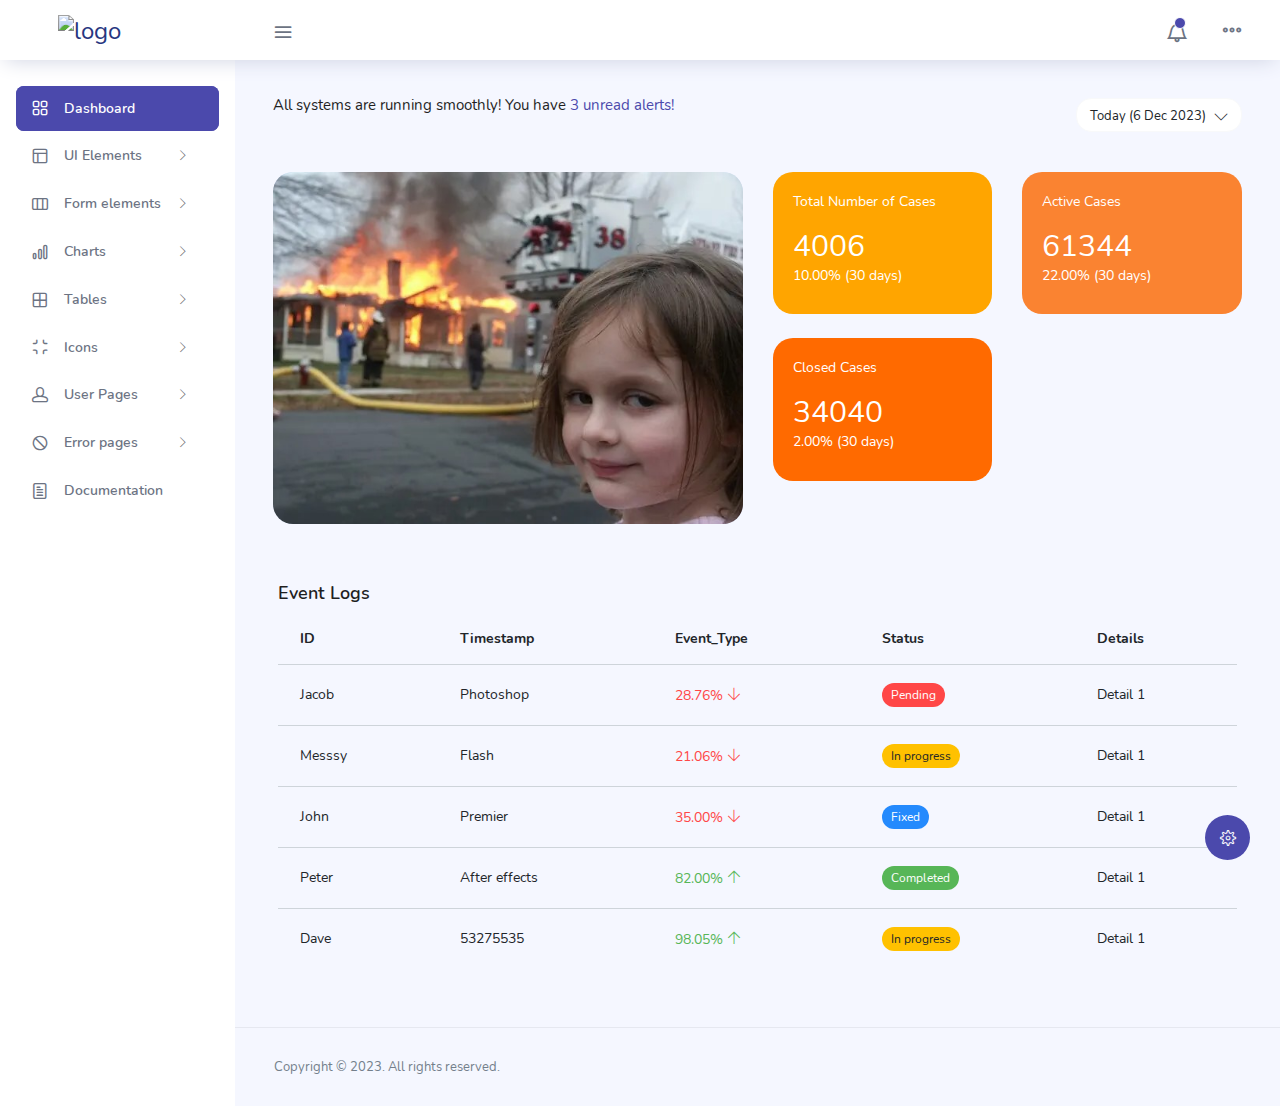
==== commit 3d681fc3: "git@github.com:ahmadnasser03/FireAlarmWebApp" ====
--- a/template/index.html
+++ b/template/index.html
@@ -397,7 +397,7 @@
                  <div class="justify-content-end d-flex">
                   <div class="dropdown flex-md-grow-1 flex-xl-grow-0">
                     <button class="btn btn-sm btn-light bg-white dropdown-toggle" type="button" id="dropdownMenuDate2" data-toggle="dropdown" aria-haspopup="true" aria-expanded="true">
-                     <i class="mdi mdi-calendar"></i> Today (10 Jan 2021)
+                     <i class="mdi mdi-calendar"></i> Today (6 Dec 2023)
                     </button>
                     <div class="dropdown-menu dropdown-menu-right" aria-labelledby="dropdownMenuDate2">
                       <a class="dropdown-item" href="#">January - March</a>
@@ -458,18 +458,16 @@
       
           <div class="row">
             <div class="card-body">
-              <h4 class="card-title">Hoverable Table</h4>
-              <p class="card-description">
-                Add class <code>.table-hover</code>
-              </p>
+              <h4 class="card-title">Event Logs</h4>
               <div class="table-responsive">
                 <table class="table table-hover">
                   <thead>
                     <tr>
-                      <th>User</th>
-                      <th>Product</th>
-                      <th>Sale</th>
+                      <th>ID</th>
+                      <th>Timestamp</th>
+                      <th>Event_Type</th>
                       <th>Status</th>
+                      <th>Details</th>
                     </tr>
                   </thead>
                   <tbody>
@@ -478,30 +476,35 @@
                       <td>Photoshop</td>
                       <td class="text-danger"> 28.76% <i class="ti-arrow-down"></i></td>
                       <td><label class="badge badge-danger">Pending</label></td>
+                      <td>Detail 1</td>
                     </tr>
                     <tr>
                       <td>Messsy</td>
                       <td>Flash</td>
                       <td class="text-danger"> 21.06% <i class="ti-arrow-down"></i></td>
                       <td><label class="badge badge-warning">In progress</label></td>
+                      <td>Detail 1</td>
                     </tr>
                     <tr>
                       <td>John</td>
                       <td>Premier</td>
                       <td class="text-danger"> 35.00% <i class="ti-arrow-down"></i></td>
                       <td><label class="badge badge-info">Fixed</label></td>
+                      <td>Detail 1</td>
                     </tr>
                     <tr>
                       <td>Peter</td>
                       <td>After effects</td>
                       <td class="text-success"> 82.00% <i class="ti-arrow-up"></i></td>
                       <td><label class="badge badge-success">Completed</label></td>
+                      <td>Detail 1</td>
                     </tr>
                     <tr>
                       <td>Dave</td>
                       <td>53275535</td>
                       <td class="text-success"> 98.05% <i class="ti-arrow-up"></i></td>
                       <td><label class="badge badge-warning">In progress</label></td>
+                      <td>Detail 1</td>
                     </tr>
                   </tbody>
                 </table>
@@ -513,8 +516,8 @@
         <!-- partial:partials/_footer.html -->
         <footer class="footer">
           <div class="d-sm-flex justify-content-center justify-content-sm-between">
-            <span class="text-muted text-center text-sm-left d-block d-sm-inline-block">Copyright © 2021.  Premium <a href="https://www.bootstrapdash.com/" target="_blank">Bootstrap admin template</a> from BootstrapDash. All rights reserved.</span>
-            <span class="float-none float-sm-right d-block mt-1 mt-sm-0 text-center">Hand-crafted & made with <i class="ti-heart text-danger ml-1"></i></span>
+            <span  class="text-muted text-center text-sm-left d-block d-sm-inline-block" >Copyright © 2023. All rights reserved.</span>
+           
           </div>
         </footer>
         <!-- partial -->
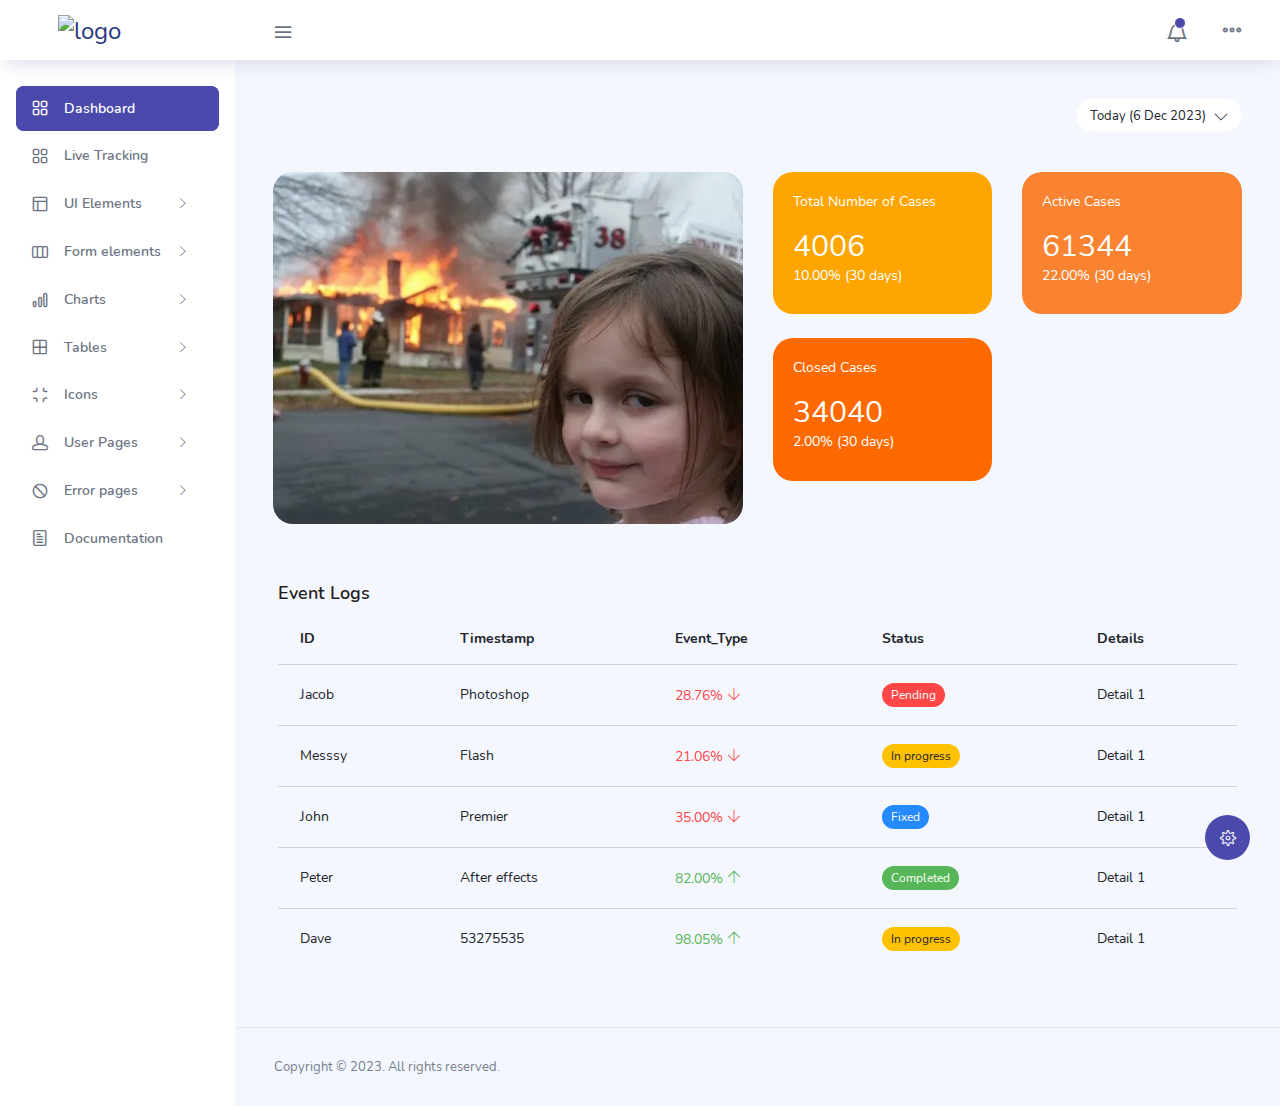
==== commit 56e1fa3d: "Merge branch 'Toto-Changes'" ====
--- a/template/index.html
+++ b/template/index.html
@@ -23,7 +23,7 @@
 </head>
 <body>
   <div class="container-scroller">
-    <!-- partial:partials/_navbar.html -->
+   
     <nav class="navbar col-lg-12 col-12 p-0 fixed-top d-flex flex-row">
       <div class="text-center navbar-brand-wrapper d-flex align-items-center justify-content-center">
         <a class="navbar-brand brand-logo mr-5" href="index.html"><img src="images/GenD.png" style="width: 140px; height: 100px" class="mr-2" alt="logo"/></a>
@@ -33,7 +33,7 @@
         <button class="navbar-toggler navbar-toggler align-self-center" type="button" data-toggle="minimize">
           <span class="icon-menu"></span>
         </button>
-     
+      
         <ul class="navbar-nav navbar-nav-right">
           <li class="nav-item dropdown">
             <a class="nav-link count-indicator dropdown-toggle" id="notificationDropdown" href="#" data-toggle="dropdown">
@@ -289,6 +289,12 @@
             </a>
           </li>
           <li class="nav-item">
+            <a class="nav-link" href="LiveTracking.html">
+              <i class="icon-grid menu-icon"></i>
+              <span class="menu-title">Live Tracking</span>
+            </a>
+          </li>
+          <li class="nav-item">
             <a class="nav-link" data-toggle="collapse" href="#ui-basic" aria-expanded="false" aria-controls="ui-basic">
               <i class="icon-layout menu-icon"></i>
               <span class="menu-title">UI Elements</span>
@@ -391,7 +397,7 @@
             <div class="col-md-12 grid-margin">
               <div class="row">
                 <div class="col-12 col-xl-8 mb-4 mb-xl-0">
-                  <h6 class="font-weight-normal mb-0">All systems are running smoothly! You have <span class="text-primary">3 unread alerts!</span></h6>
+                  <h6 class="font-weight-normal mb-0"> <span class="text-primary"></span></h6>
                 </div>
                 <div class="col-12 col-xl-4">
                  <div class="justify-content-end d-flex">
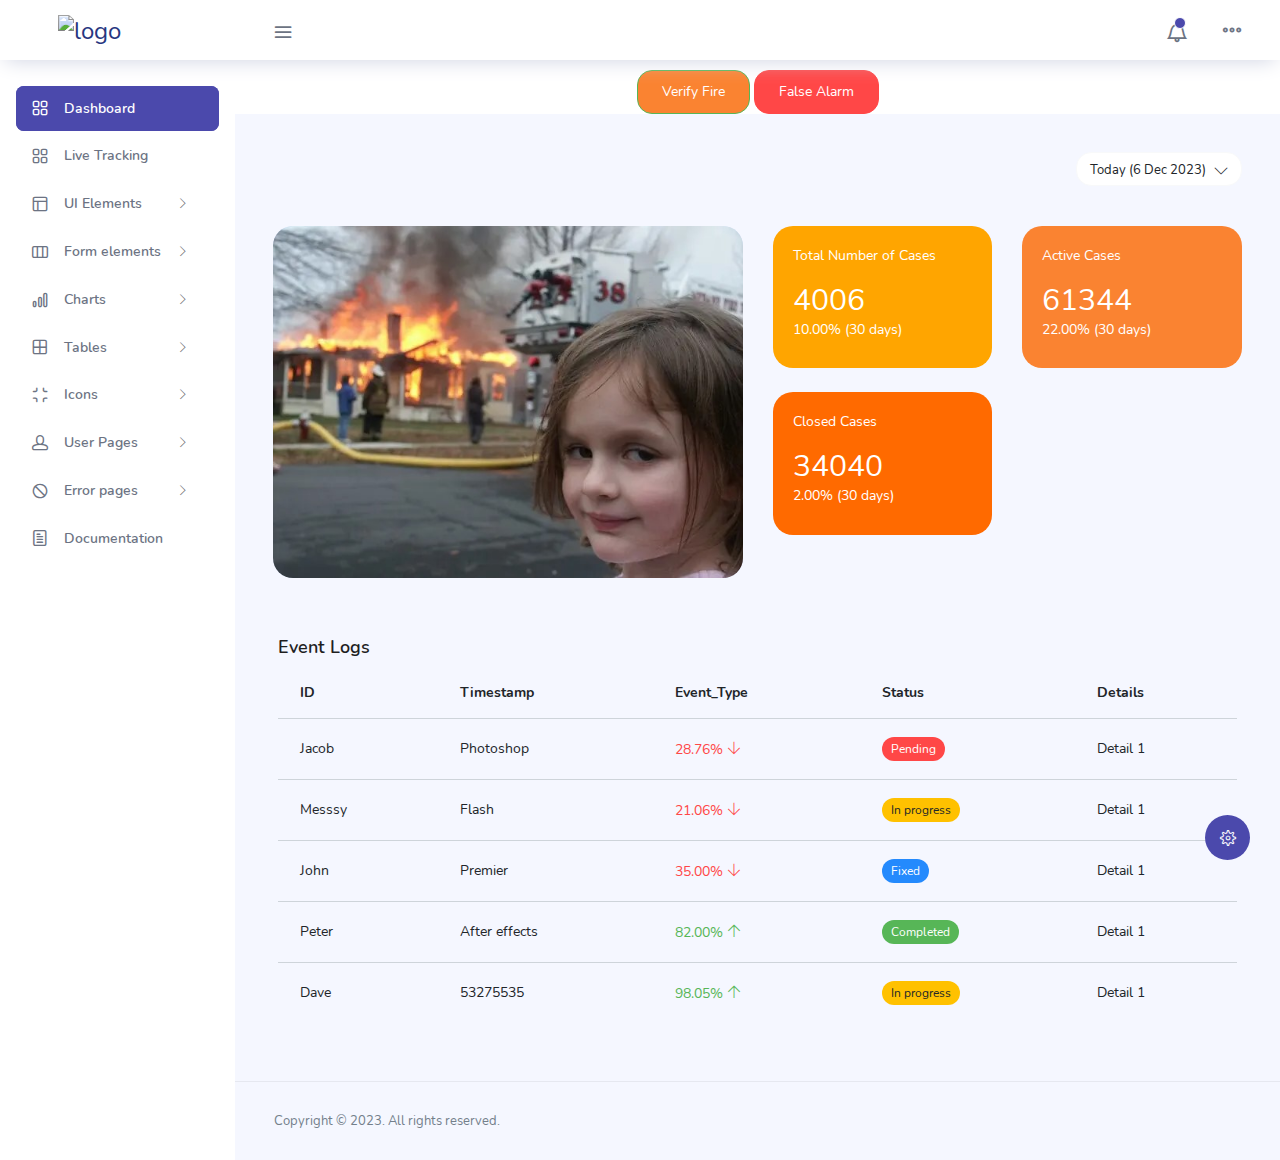
==== commit 8ac8a0be: "Simulator+Login+Dashboard" ====
--- a/template/index.html
+++ b/template/index.html
@@ -392,6 +392,10 @@
       </nav>
       <!-- partial -->
       <div class="main-panel">
+        <div id="verificationButtons" style="display: block; text-align: center; margin-top: 10px;">
+          <button id="verifyButton" class="btn btn-success" style="background-color: #fa8331;" onclick="handleVerification('Verify Fire')">Verify Fire</button>
+          <button id="falseAlarmButton" class="btn btn-danger" onclick="handleVerification('False Alarm')">False Alarm</button>
+        </div>
         <div class="content-wrapper">
           <div class="row">
             <div class="col-md-12 grid-margin">
@@ -533,7 +537,7 @@
     <!-- page-body-wrapper ends -->
   </div>
   <!-- container-scroller -->
-
+ 
   <!-- plugins:js -->
   <script src="vendors/js/vendor.bundle.base.js"></script>
   <!-- endinject -->
@@ -554,6 +558,15 @@
   <!-- Custom js for this page-->
   <script src="js/dashboard.js"></script>
   <script src="js/Chart.roundedBarCharts.js"></script>
+  <script>
+    function handleVerification(verificationType) {
+      // Hide the buttons
+      document.getElementById('verificationButtons').style.display = 'none';
+
+      // Log the verification type (you can replace this with your actual logic)
+      console.log('Verification Type:', verificationType);
+    }
+  </script>
   <!-- End custom js for this page-->
 </body>
 
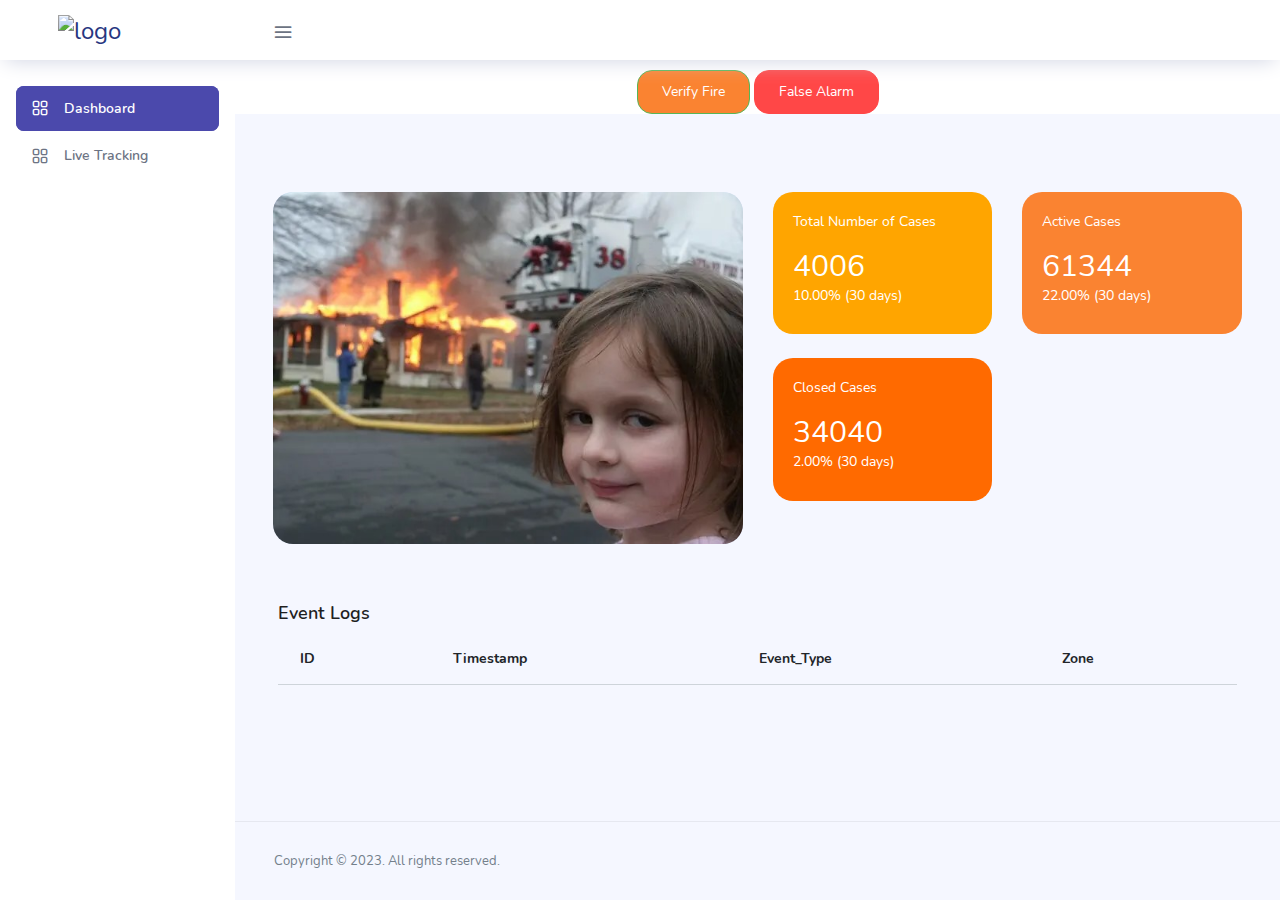
==== commit cd8c5d07: "final" ====
--- a/template/index.html
+++ b/template/index.html
@@ -21,88 +21,22 @@
   <!-- endinject -->
   <link rel="shortcut icon" href="images/GenD1.png" />
 </head>
+
 <body>
   <div class="container-scroller">
-   
+
     <nav class="navbar col-lg-12 col-12 p-0 fixed-top d-flex flex-row">
       <div class="text-center navbar-brand-wrapper d-flex align-items-center justify-content-center">
-        <a class="navbar-brand brand-logo mr-5" href="index.html"><img src="images/GenD.png" style="width: 140px; height: 100px" class="mr-2" alt="logo"/></a>
-        <a class="navbar-brand brand-logo-mini" href="index.html"><img src="images/GenD1.png" alt="logo"/></a>
+        <a class="navbar-brand brand-logo mr-5" href="index.html"><img src="images/GenD.png"
+            style="width: 140px; height: 100px" class="mr-2" alt="logo" /></a>
+        <a class="navbar-brand brand-logo-mini" href="index.html"><img src="images/GenD1.png" alt="logo" /></a>
       </div>
-      <div class="navbar-menu-wrapper d-flex align-items-center justify-content-end">
+      <div class="navbar-menu-wrapper d-flex align-items-center">
         <button class="navbar-toggler navbar-toggler align-self-center" type="button" data-toggle="minimize">
           <span class="icon-menu"></span>
         </button>
-      
-        <ul class="navbar-nav navbar-nav-right">
-          <li class="nav-item dropdown">
-            <a class="nav-link count-indicator dropdown-toggle" id="notificationDropdown" href="#" data-toggle="dropdown">
-              <i class="icon-bell mx-0"></i>
-              <span class="count"></span>
-            </a>
-            <div class="dropdown-menu dropdown-menu-right navbar-dropdown preview-list" aria-labelledby="notificationDropdown">
-              <p class="mb-0 font-weight-normal float-left dropdown-header">Notifications</p>
-              <a class="dropdown-item preview-item">
-                <div class="preview-thumbnail">
-                  <div class="preview-icon bg-success">
-                    <i class="ti-info-alt mx-0"></i>
-                  </div>
-                </div>
-                <div class="preview-item-content">
-                  <h6 class="preview-subject font-weight-normal">Application Error</h6>
-                  <p class="font-weight-light small-text mb-0 text-muted">
-                    Just now
-                  </p>
-                </div>
-              </a>
-              <a class="dropdown-item preview-item">
-                <div class="preview-thumbnail">
-                  <div class="preview-icon bg-warning">
-                    <i class="ti-settings mx-0"></i>
-                  </div>
-                </div>
-                <div class="preview-item-content">
-                  <h6 class="preview-subject font-weight-normal">Settings</h6>
-                  <p class="font-weight-light small-text mb-0 text-muted">
-                    Private message
-                  </p>
-                </div>
-              </a>
-              <a class="dropdown-item preview-item">
-                <div class="preview-thumbnail">
-                  <div class="preview-icon bg-info">
-                    <i class="ti-user mx-0"></i>
-                  </div>
-                </div>
-                <div class="preview-item-content">
-                  <h6 class="preview-subject font-weight-normal">New user registration</h6>
-                  <p class="font-weight-light small-text mb-0 text-muted">
-                    2 days ago
-                  </p>
-                </div>
-              </a>
-            </div>
-          </li>
-          <li class="nav-item nav-profile dropdown">
-           
-            <div class="dropdown-menu dropdown-menu-right navbar-dropdown" aria-labelledby="profileDropdown">
-              <a class="dropdown-item">
-                <i class="ti-settings text-primary"></i>
-                Settings
-              </a>
-              <a class="dropdown-item">
-                <i class="ti-power-off text-primary"></i>
-                Logout
-              </a>
-            </div>
-          </li>
-          <li class="nav-item nav-settings d-none d-lg-flex">
-            <a class="nav-link" href="#">
-              <i class="icon-ellipsis"></i>
-            </a>
-          </li>
-        </ul>
-        <button class="navbar-toggler navbar-toggler-right d-lg-none align-self-center" type="button" data-toggle="offcanvas">
+        <button class="navbar-toggler navbar-toggler-right d-lg-none align-self-center" type="button"
+          data-toggle="offcanvas">
           <span class="icon-menu"></span>
         </button>
       </div>
@@ -110,174 +44,6 @@
     <!-- partial -->
     <div class="container-fluid page-body-wrapper">
       <!-- partial:partials/_settings-panel.html -->
-      <div class="theme-setting-wrapper">
-        <div id="settings-trigger"><i class="ti-settings"></i></div>
-        <div id="theme-settings" class="settings-panel">
-          <i class="settings-close ti-close"></i>
-          <p class="settings-heading">SIDEBAR SKINS</p>
-          <div class="sidebar-bg-options selected" id="sidebar-light-theme"><div class="img-ss rounded-circle bg-light border mr-3"></div>Light</div>
-          <div class="sidebar-bg-options" id="sidebar-dark-theme"><div class="img-ss rounded-circle bg-dark border mr-3"></div>Dark</div>
-          <p class="settings-heading mt-2">HEADER SKINS</p>
-          <div class="color-tiles mx-0 px-4">
-            <div class="tiles success"></div>
-            <div class="tiles warning"></div>
-            <div class="tiles danger"></div>
-            <div class="tiles info"></div>
-            <div class="tiles dark"></div>
-            <div class="tiles default"></div>
-          </div>
-        </div>
-      </div>
-      <div id="right-sidebar" class="settings-panel">
-        <i class="settings-close ti-close"></i>
-        <ul class="nav nav-tabs border-top" id="setting-panel" role="tablist">
-          <li class="nav-item">
-            <a class="nav-link active" id="todo-tab" data-toggle="tab" href="#todo-section" role="tab" aria-controls="todo-section" aria-expanded="true">TO DO LIST</a>
-          </li>
-          <li class="nav-item">
-            <a class="nav-link" id="chats-tab" data-toggle="tab" href="#chats-section" role="tab" aria-controls="chats-section">CHATS</a>
-          </li>
-        </ul>
-        <div class="tab-content" id="setting-content">
-          <div class="tab-pane fade show active scroll-wrapper" id="todo-section" role="tabpanel" aria-labelledby="todo-section">
-            <div class="add-items d-flex px-3 mb-0">
-              <form class="form w-100">
-                <div class="form-group d-flex">
-                  <input type="text" class="form-control todo-list-input" placeholder="Add To-do">
-                  <button type="submit" class="add btn btn-primary todo-list-add-btn" id="add-task">Add</button>
-                </div>
-              </form>
-            </div>
-            <div class="list-wrapper px-3">
-              <ul class="d-flex flex-column-reverse todo-list">
-                <li>
-                  <div class="form-check">
-                    <label class="form-check-label">
-                      <input class="checkbox" type="checkbox">
-                      Team review meeting at 3.00 PM
-                    </label>
-                  </div>
-                  <i class="remove ti-close"></i>
-                </li>
-                <li>
-                  <div class="form-check">
-                    <label class="form-check-label">
-                      <input class="checkbox" type="checkbox">
-                      Prepare for presentation
-                    </label>
-                  </div>
-                  <i class="remove ti-close"></i>
-                </li>
-                <li>
-                  <div class="form-check">
-                    <label class="form-check-label">
-                      <input class="checkbox" type="checkbox">
-                      Resolve all the low priority tickets due today
-                    </label>
-                  </div>
-                  <i class="remove ti-close"></i>
-                </li>
-                <li class="completed">
-                  <div class="form-check">
-                    <label class="form-check-label">
-                      <input class="checkbox" type="checkbox" checked>
-                      Schedule meeting for next week
-                    </label>
-                  </div>
-                  <i class="remove ti-close"></i>
-                </li>
-                <li class="completed">
-                  <div class="form-check">
-                    <label class="form-check-label">
-                      <input class="checkbox" type="checkbox" checked>
-                      Project review
-                    </label>
-                  </div>
-                  <i class="remove ti-close"></i>
-                </li>
-              </ul>
-            </div>
-            <h4 class="px-3 text-muted mt-5 font-weight-light mb-0">Events</h4>
-            <div class="events pt-4 px-3">
-              <div class="wrapper d-flex mb-2">
-                <i class="ti-control-record text-primary mr-2"></i>
-                <span>Feb 11 2018</span>
-              </div>
-              <p class="mb-0 font-weight-thin text-gray">Creating component page build a js</p>
-              <p class="text-gray mb-0">The total number of sessions</p>
-            </div>
-            <div class="events pt-4 px-3">
-              <div class="wrapper d-flex mb-2">
-                <i class="ti-control-record text-primary mr-2"></i>
-                <span>Feb 7 2018</span>
-              </div>
-              <p class="mb-0 font-weight-thin text-gray">Meeting with Alisa</p>
-              <p class="text-gray mb-0 ">Call Sarah Graves</p>
-            </div>
-          </div>
-          <!-- To do section tab ends -->
-          <div class="tab-pane fade" id="chats-section" role="tabpanel" aria-labelledby="chats-section">
-            <div class="d-flex align-items-center justify-content-between border-bottom">
-              <p class="settings-heading border-top-0 mb-3 pl-3 pt-0 border-bottom-0 pb-0">Friends</p>
-              <small class="settings-heading border-top-0 mb-3 pt-0 border-bottom-0 pb-0 pr-3 font-weight-normal">See All</small>
-            </div>
-            <ul class="chat-list">
-              <li class="list active">
-                <div class="profile"><img src="images/faces/face1.jpg" alt="image"><span class="online"></span></div>
-                <div class="info">
-                  <p>Thomas Douglas</p>
-                  <p>Available</p>
-                </div>
-                <small class="text-muted my-auto">19 min</small>
-              </li>
-              <li class="list">
-                <div class="profile"><img src="images/faces/face2.jpg" alt="image"><span class="offline"></span></div>
-                <div class="info">
-                  <div class="wrapper d-flex">
-                    <p>Catherine</p>
-                  </div>
-                  <p>Away</p>
-                </div>
-                <div class="badge badge-success badge-pill my-auto mx-2">4</div>
-                <small class="text-muted my-auto">23 min</small>
-              </li>
-              <li class="list">
-                <div class="profile"><img src="images/faces/face3.jpg" alt="image"><span class="online"></span></div>
-                <div class="info">
-                  <p>Daniel Russell</p>
-                  <p>Available</p>
-                </div>
-                <small class="text-muted my-auto">14 min</small>
-              </li>
-              <li class="list">
-                <div class="profile"><img src="images/faces/face4.jpg" alt="image"><span class="offline"></span></div>
-                <div class="info">
-                  <p>James Richardson</p>
-                  <p>Away</p>
-                </div>
-                <small class="text-muted my-auto">2 min</small>
-              </li>
-              <li class="list">
-                <div class="profile"><img src="images/faces/face5.jpg" alt="image"><span class="online"></span></div>
-                <div class="info">
-                  <p>Madeline Kennedy</p>
-                  <p>Available</p>
-                </div>
-                <small class="text-muted my-auto">5 min</small>
-              </li>
-              <li class="list">
-                <div class="profile"><img src="images/faces/face6.jpg" alt="image"><span class="online"></span></div>
-                <div class="info">
-                  <p>Sarah Graves</p>
-                  <p>Available</p>
-                </div>
-                <small class="text-muted my-auto">47 min</small>
-              </li>
-            </ul>
-          </div>
-          <!-- chat tab ends -->
-        </div>
-      </div>
       <!-- partial -->
       <!-- partial:partials/_sidebar.html -->
       <nav class="sidebar sidebar-offcanvas" id="sidebar">
@@ -294,107 +60,15 @@
               <span class="menu-title">Live Tracking</span>
             </a>
           </li>
-          <li class="nav-item">
-            <a class="nav-link" data-toggle="collapse" href="#ui-basic" aria-expanded="false" aria-controls="ui-basic">
-              <i class="icon-layout menu-icon"></i>
-              <span class="menu-title">UI Elements</span>
-              <i class="menu-arrow"></i>
-            </a>
-            <div class="collapse" id="ui-basic">
-              <ul class="nav flex-column sub-menu">
-                <li class="nav-item"> <a class="nav-link" href="pages/ui-features/buttons.html">Buttons</a></li>
-                <li class="nav-item"> <a class="nav-link" href="pages/ui-features/dropdowns.html">Dropdowns</a></li>
-                <li class="nav-item"> <a class="nav-link" href="pages/ui-features/typography.html">Typography</a></li>
-              </ul>
-            </div>
-          </li>
-          <li class="nav-item">
-            <a class="nav-link" data-toggle="collapse" href="#form-elements" aria-expanded="false" aria-controls="form-elements">
-              <i class="icon-columns menu-icon"></i>
-              <span class="menu-title">Form elements</span>
-              <i class="menu-arrow"></i>
-            </a>
-            <div class="collapse" id="form-elements">
-              <ul class="nav flex-column sub-menu">
-                <li class="nav-item"><a class="nav-link" href="pages/forms/basic_elements.html">Basic Elements</a></li>
-              </ul>
-            </div>
-          </li>
-          <li class="nav-item">
-            <a class="nav-link" data-toggle="collapse" href="#charts" aria-expanded="false" aria-controls="charts">
-              <i class="icon-bar-graph menu-icon"></i>
-              <span class="menu-title">Charts</span>
-              <i class="menu-arrow"></i>
-            </a>
-            <div class="collapse" id="charts">
-              <ul class="nav flex-column sub-menu">
-                <li class="nav-item"> <a class="nav-link" href="pages/charts/chartjs.html">ChartJs</a></li>
-              </ul>
-            </div>
-          </li>
-          <li class="nav-item">
-            <a class="nav-link" data-toggle="collapse" href="#tables" aria-expanded="false" aria-controls="tables">
-              <i class="icon-grid-2 menu-icon"></i>
-              <span class="menu-title">Tables</span>
-              <i class="menu-arrow"></i>
-            </a>
-            <div class="collapse" id="tables">
-              <ul class="nav flex-column sub-menu">
-                <li class="nav-item"> <a class="nav-link" href="pages/tables/basic-table.html">Basic table</a></li>
-              </ul>
-            </div>
-          </li>
-          <li class="nav-item">
-            <a class="nav-link" data-toggle="collapse" href="#icons" aria-expanded="false" aria-controls="icons">
-              <i class="icon-contract menu-icon"></i>
-              <span class="menu-title">Icons</span>
-              <i class="menu-arrow"></i>
-            </a>
-            <div class="collapse" id="icons">
-              <ul class="nav flex-column sub-menu">
-                <li class="nav-item"> <a class="nav-link" href="pages/icons/mdi.html">Mdi icons</a></li>
-              </ul>
-            </div>
-          </li>
-          <li class="nav-item">
-            <a class="nav-link" data-toggle="collapse" href="#auth" aria-expanded="false" aria-controls="auth">
-              <i class="icon-head menu-icon"></i>
-              <span class="menu-title">User Pages</span>
-              <i class="menu-arrow"></i>
-            </a>
-            <div class="collapse" id="auth">
-              <ul class="nav flex-column sub-menu">
-                <li class="nav-item"> <a class="nav-link" href="pages/samples/login.html"> Login </a></li>
-                <li class="nav-item"> <a class="nav-link" href="pages/samples/register.html"> Register </a></li>
-              </ul>
-            </div>
-          </li>
-          <li class="nav-item">
-            <a class="nav-link" data-toggle="collapse" href="#error" aria-expanded="false" aria-controls="error">
-              <i class="icon-ban menu-icon"></i>
-              <span class="menu-title">Error pages</span>
-              <i class="menu-arrow"></i>
-            </a>
-            <div class="collapse" id="error">
-              <ul class="nav flex-column sub-menu">
-                <li class="nav-item"> <a class="nav-link" href="pages/samples/error-404.html"> 404 </a></li>
-                <li class="nav-item"> <a class="nav-link" href="pages/samples/error-500.html"> 500 </a></li>
-              </ul>
-            </div>
-          </li>
-          <li class="nav-item">
-            <a class="nav-link" href="pages/documentation/documentation.html">
-              <i class="icon-paper menu-icon"></i>
-              <span class="menu-title">Documentation</span>
-            </a>
-          </li>
         </ul>
       </nav>
       <!-- partial -->
       <div class="main-panel">
         <div id="verificationButtons" style="display: block; text-align: center; margin-top: 10px;">
-          <button id="verifyButton" class="btn btn-success" style="background-color: #fa8331;" onclick="handleVerification('Verify Fire')">Verify Fire</button>
-          <button id="falseAlarmButton" class="btn btn-danger" onclick="handleVerification('False Alarm')">False Alarm</button>
+          <button id="verifyButton" class="btn btn-success" style="background-color: #fa8331;"
+            onclick="handleVerification('Verify Fire')">Verify Fire</button>
+          <button id="falseAlarmButton" class="btn btn-danger" onclick="handleVerification('False Alarm')">False
+            Alarm</button>
         </div>
         <div class="content-wrapper">
           <div class="row">
@@ -404,19 +78,8 @@
                   <h6 class="font-weight-normal mb-0"> <span class="text-primary"></span></h6>
                 </div>
                 <div class="col-12 col-xl-4">
-                 <div class="justify-content-end d-flex">
-                  <div class="dropdown flex-md-grow-1 flex-xl-grow-0">
-                    <button class="btn btn-sm btn-light bg-white dropdown-toggle" type="button" id="dropdownMenuDate2" data-toggle="dropdown" aria-haspopup="true" aria-expanded="true">
-                     <i class="mdi mdi-calendar"></i> Today (6 Dec 2023)
-                    </button>
-                    <div class="dropdown-menu dropdown-menu-right" aria-labelledby="dropdownMenuDate2">
-                      <a class="dropdown-item" href="#">January - March</a>
-                      <a class="dropdown-item" href="#">March - June</a>
-                      <a class="dropdown-item" href="#">June - August</a>
-                      <a class="dropdown-item" href="#">August - November</a>
-                    </div>
-                  </div>
-                 </div>
+                  <div class="justify-content-end d-flex">
+                  </div>
                 </div>
               </div>
             </div>
@@ -426,7 +89,7 @@
               <div class="card tale-bg">
                 <div class="card-people mt-auto" style="padding-top: 0;">
                   <img src="images/dashboard/WhatsApp Image 2023-12-05 at 02.03.06_5f0e1ea6.jpg" alt="people">
-                  
+
                 </div>
               </div>
             </div>
@@ -461,73 +124,38 @@
                     </div>
                   </div>
                 </div>
-                
-              </div>
-            </div>
-          </div>
-      
+
+              </div>
+            </div>
+          </div>
+
           <div class="row">
             <div class="card-body">
               <h4 class="card-title">Event Logs</h4>
               <div class="table-responsive">
-                <table class="table table-hover">
+                <table class="table table-hover" id="dataTable">
                   <thead>
                     <tr>
                       <th>ID</th>
                       <th>Timestamp</th>
                       <th>Event_Type</th>
-                      <th>Status</th>
-                      <th>Details</th>
+                      <th>Zone</th>
                     </tr>
                   </thead>
                   <tbody>
-                    <tr>
-                      <td>Jacob</td>
-                      <td>Photoshop</td>
-                      <td class="text-danger"> 28.76% <i class="ti-arrow-down"></i></td>
-                      <td><label class="badge badge-danger">Pending</label></td>
-                      <td>Detail 1</td>
-                    </tr>
-                    <tr>
-                      <td>Messsy</td>
-                      <td>Flash</td>
-                      <td class="text-danger"> 21.06% <i class="ti-arrow-down"></i></td>
-                      <td><label class="badge badge-warning">In progress</label></td>
-                      <td>Detail 1</td>
-                    </tr>
-                    <tr>
-                      <td>John</td>
-                      <td>Premier</td>
-                      <td class="text-danger"> 35.00% <i class="ti-arrow-down"></i></td>
-                      <td><label class="badge badge-info">Fixed</label></td>
-                      <td>Detail 1</td>
-                    </tr>
-                    <tr>
-                      <td>Peter</td>
-                      <td>After effects</td>
-                      <td class="text-success"> 82.00% <i class="ti-arrow-up"></i></td>
-                      <td><label class="badge badge-success">Completed</label></td>
-                      <td>Detail 1</td>
-                    </tr>
-                    <tr>
-                      <td>Dave</td>
-                      <td>53275535</td>
-                      <td class="text-success"> 98.05% <i class="ti-arrow-up"></i></td>
-                      <td><label class="badge badge-warning">In progress</label></td>
-                      <td>Detail 1</td>
-                    </tr>
                   </tbody>
                 </table>
               </div>
             </div>
-            </div>
+          </div>
         </div>
         <!-- content-wrapper ends -->
         <!-- partial:partials/_footer.html -->
         <footer class="footer">
           <div class="d-sm-flex justify-content-center justify-content-sm-between">
-            <span  class="text-muted text-center text-sm-left d-block d-sm-inline-block" >Copyright © 2023. All rights reserved.</span>
-           
+            <span class="text-muted text-center text-sm-left d-block d-sm-inline-block">Copyright © 2023. All rights
+              reserved.</span>
+
           </div>
         </footer>
         <!-- partial -->
@@ -537,7 +165,7 @@
     <!-- page-body-wrapper ends -->
   </div>
   <!-- container-scroller -->
- 
+
   <!-- plugins:js -->
   <script src="vendors/js/vendor.bundle.base.js"></script>
   <!-- endinject -->
@@ -558,17 +186,49 @@
   <!-- Custom js for this page-->
   <script src="js/dashboard.js"></script>
   <script src="js/Chart.roundedBarCharts.js"></script>
+  <script src="functions.js"></script>
   <script>
     function handleVerification(verificationType) {
-      // Hide the buttons
+      // Hide the verification buttons
       document.getElementById('verificationButtons').style.display = 'none';
-
-      // Log the verification type (you can replace this with your actual logic)
-      console.log('Verification Type:', verificationType);
+      const table = document.getElementById("dataTable");
+            const row = table.rows[table.rows.length - 1];
+            const zone = row.cells[row.cells.length - 1].textContent;
+      // Simulate a delay (adjust the time as needed)
+      setTimeout(function () {
+        // Check the verification type before showing the alert
+        if (verificationType.toLowerCase() === 'false alarm') {
+
+          alert('This alarm is false');
+          logEvent(3, zone);
+          // Mute all alarms (you may need to implement this functionality)
+          muteAllAlarms();
+        } else {
+          console.log(zone);
+          logEvent(2, zone)
+          var audio = new Audio('media/full_alarm_sound.mp3');
+          audio.play();
+          alert('Water sprinklers are on!');
+          logEvent(4, zone)
+          // Show an alert that water sprinklers failed and contact authorities
+          alert('Water sprinklers failed. Contact authorities');
+
+          // Redirect to a blank page (replace 'blank.html' with your actual blank page)
+          window.open('Authorites.html', '_blank');
+        }
+      }, 3000); // Delay of 3 seconds (adjust as needed)
     }
+
+    // Function to mute all alarms (replace with your actual implementation)
+    function muteAllAlarms() {
+      // Implement the logic to mute all alarms
+      // This could involve updating the UI or sending a command to your alarm system
+      // Replace this comment with your actual implementation
+    }
+
+
   </script>
   <!-- End custom js for this page-->
 </body>
 
-</html>
-
+</html>